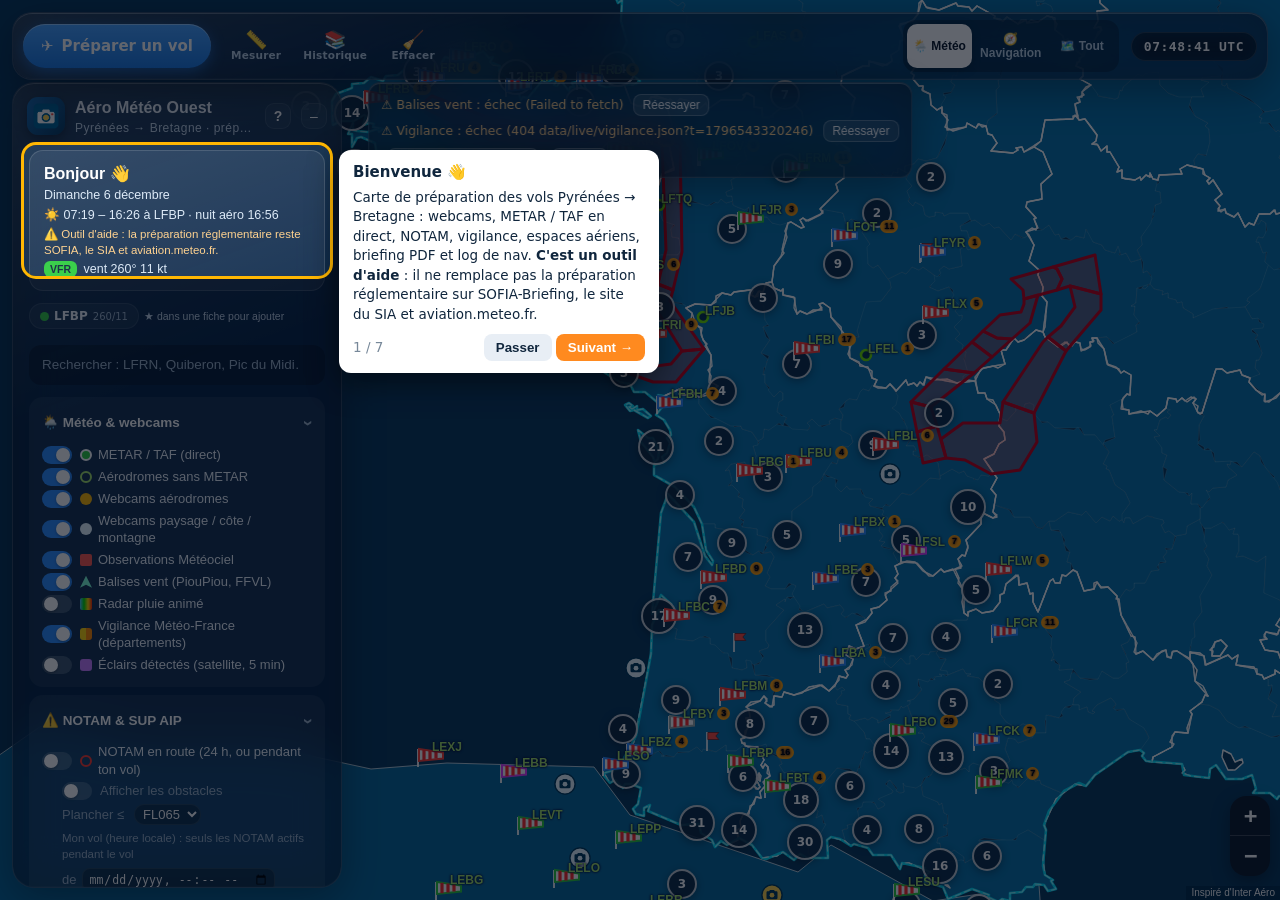
==== map.html @ b237d527 "TAF en clair (bouton Codé), bandeau « nouvelle version », « Signaler un problème », plus aucun lien " ====
<!doctype html>
<html lang="fr">
<head>
  <meta charset="utf-8">
  <title>Aéro Météo Ouest — Pyrénées → Bretagne</title>
  <meta name="viewport" content="width=device-width, initial-scale=1">
  <link rel="icon" href="icons/icon48.png">
  <link rel="manifest" href="app.webmanifest">
  <meta name="theme-color" content="#0b1c2e">
  <meta name="apple-mobile-web-app-capable" content="yes">
  <meta name="apple-mobile-web-app-title" content="Aéro Ouest">
  <link rel="apple-touch-icon" href="icons/icon192.png">
  <script src="log.js"></script>
  <link rel="stylesheet" href="lib/leaflet/leaflet.css">
  <link rel="stylesheet" href="lib/cluster/MarkerCluster.css">
  <link rel="stylesheet" href="map.css">
</head>
<body>
  <div id="map"></div>

  <nav id="topbar" class="glass">
    <button id="btn-prep" class="tb-main" title="Préparer un vol : briefing PDF et log Excel">✈️ <span>Préparer un vol</span></button>
    <button id="btn-measure" class="tb" title="Cliquer des points sur la carte : distance, cap et temps de vol selon le vent prévu par plusieurs modèles">📏<span>Mesurer</span></button>
    <button id="btn-hist" class="tb" title="Historique des préparations">📚<span>Historique</span></button>
    <button id="btn-clear" class="tb" title="Effacer la route, les mesures et les coupes tracées sur la carte">🧹<span>Effacer</span></button>
    <div class="presets" id="presets" title="Affichages préréglés">
      <button data-preset="meteo" title="METAR, webcams, observations, vent, vigilance">🌦️ Météo</button>
      <button data-preset="nav" title="Terrains, NOTAM, SUP AIP, espaces aériens, zones, points VFR">🧭 Navigation</button>
      <button data-preset="all" title="Toutes les couches">🗺️ Tout</button>
    </div>
    <div id="clock" title="Heure UTC">--:--:-- UTC</div>
  </nav>

  <aside id="panel" class="box glass">
    <header class="brand">
      <div class="logo"><img src="icons/icon48.png" alt="" width="30" height="30"></div>
      <div class="brand-txt">
        <h1>Aéro Météo Ouest</h1>
        <p class="sub">Pyrénées → Bretagne · préparation des vols</p>
      </div>
      <button id="btn-tour" class="icon-btn" title="Visite guidée : à quoi servent les boutons">?</button>
      <button id="collapse" class="icon-btn" title="Réduire / agrandir le panneau">–</button>
    </header>

    <div id="panel-body">
      <div id="hello" class="hello"></div>
      <button id="btn-last" class="btn ghost wide" hidden>📂 Dernier briefing (hors ligne)</button>
      <div class="favs" id="favs" title="Terrains favoris : ★ dans la fiche d'un terrain pour en ajouter"></div>
      <div class="search-wrap">
        <input id="search" type="search" placeholder="Rechercher : LFRN, Quiberon, Pic du Midi…" autocomplete="off">
      </div>
      <ul id="results"></ul>

      <details class="sec" open>
        <summary>🌦️ Météo &amp; webcams</summary>
        <label><input type="checkbox" data-layer="metar" checked> <span class="sw sw-metar"></span> METAR / TAF (direct)</label>
        <label><input type="checkbox" data-layer="apt" checked> <span class="sw sw-apt"></span> Aérodromes sans METAR</label>
        <label><input type="checkbox" data-layer="camAero" checked> <span class="sw sw-cam-aero"></span> Webcams aérodromes</label>
        <label><input type="checkbox" data-layer="cam" checked> <span class="sw sw-cam"></span> Webcams paysage / côte / montagne</label>
        <label><input type="checkbox" data-layer="obs" checked> <span class="sw sw-obs"></span> Observations Météociel</label>
        <label><input type="checkbox" data-layer="wind" checked> <span class="sw sw-wind"></span> Balises vent (PiouPiou, FFVL)</label>
        <label><input type="checkbox" data-layer="radar"> <span class="sw sw-radar"></span> Radar pluie animé</label>
        <label><input type="checkbox" data-layer="vig" checked> <span class="sw sw-vig"></span> Vigilance Météo-France (départements)</label>
        <label><input type="checkbox" data-layer="foudre"> <span class="sw sw-foudre"></span> Éclairs détectés (satellite, 5 min)</label>
        <div id="radar-ctrl" hidden>
          <button id="radar-play" class="small">⏸</button>
          <span id="radar-time">--:--</span>
        </div>
      </details>

      <details class="sec" open>
        <summary>⚠️ NOTAM &amp; SUP AIP</summary>
        <label><input type="checkbox" data-layer="notam"> <span class="sw sw-notam"></span> NOTAM en route (24 h, ou pendant ton vol)</label>
        <div class="sub-opts">
          <label><input type="checkbox" id="notam-obst"> Afficher les obstacles</label>
          <label>Plancher ≤ <select id="notam-fl" class="inline">
            <option value="35">FL035</option><option value="65" selected>FL065</option>
            <option value="115">FL115</option><option value="999">tous</option></select></label>
        </div>
        <div class="sub-opts notam-win">
          <span>Mon vol (heure locale) : seuls les NOTAM actifs pendant le vol</span>
          <label>de <input type="datetime-local" id="notam-from"></label>
          <label>à <input type="datetime-local" id="notam-to"></label>
          <button id="notam-win-clear" class="small" type="button">Toute la journée</button>
          <p id="notam-win-info" class="hint"></p>
        </div>
        <label><input type="checkbox" data-layer="supaip"> <span class="sw sw-sup"></span> SUP AIP localisés</label>
        <div class="tools">
          <button id="btn-notam-list">⚠️ Liste NOTAM</button>
          <button id="btn-sup-list">📄 Liste SUP AIP</button>
        </div>
      </details>

      <details class="sec">
        <summary>🛩️ Espaces aériens</summary>
        <label><input type="checkbox" data-layer="asp"> <span class="sw sw-asp"></span> CTR / TMA / CTA (fréquences)</label>
        <label><input type="checkbox" data-layer="siv"> <span class="sw sw-siv"></span> SIV (fréquences Info)</label>
        <label><input type="checkbox" data-layer="zones"> <span class="sw sw-zones"></span> Zones P / R / D</label>
        <label><input type="checkbox" data-layer="rtba" checked> <span class="sw sw-rtba"></span> RTBA actives aujourd'hui</label>
        <label><input type="checkbox" data-layer="vfr"> <span class="sw sw-vfr"></span> Points de report VFR</label>
        <label class="alt-filter">Mon altitude de vol <select id="alt-filter" class="inline">
          <option value="">tout afficher</option><option value="1000">1 000 ft</option><option value="1500">1 500 ft</option>
          <option value="2000">2 000 ft</option><option value="2500">2 500 ft</option><option value="3000">3 000 ft</option>
          <option value="3500">3 500 ft</option><option value="4500">4 500 ft</option><option value="5500">5 500 ft</option>
          <option value="6500">FL065</option><option value="7500">FL075</option><option value="8500">FL085</option>
          <option value="9500">FL095</option><option value="11500">FL115</option></select></label>
        <p class="hint">Avec une altitude choisie, seuls les espaces, zones et NOTAM présents à cette altitude sont affichés (limites « ASFC » comptées depuis le niveau de la mer : approximatif en relief).</p>
        <button id="btn-cut" class="btn wide">✂️ Coupe des espaces (cliquer sur la carte)</button>
        <p id="cut-hint" class="hint" hidden></p>
        <p class="hint">Clic droit (ou appui long) n'importe où : espaces au-dessus du point, règles de pénétration et fréquences.</p>
      </details>

      <details class="sec">
        <summary>🌙 Jour / nuit aéronautique</summary>
        <label><input type="checkbox" id="night-on"> Afficher la nuit sur la carte</label>
        <div id="night-ctrl" class="sub-opts">
          <label>Jour <input type="date" id="night-date"></label>
          <input type="range" id="night-t" min="0" max="1435" step="5" style="width:100%">
          <div class="row"><b id="night-lbl">--:--</b><button id="night-play" class="small" type="button">▶</button><button id="night-now" class="small" type="button">Maintenant</button><button id="night-flight" class="small" type="button" hidden>Mon vol</button></div>
          <p class="hint"><span class="nl nl-tw"></span> crépuscule (coucher → +30 min) · <span class="nl nl-n"></span> nuit aéronautique (VFR de nuit : qualification requise)</p>
        </div>
      </details>

      <details class="sec" open>
        <summary>🗺️ Fond de carte</summary>
        <select id="basemap">
          <optgroup label="Cartes aéronautiques / IGN">
            <option value="oaci">Carte OACI-VFR 1/500 000 (IGN-SIA)</option>
            <option value="scan1000">Carte de France 1/1 000 000 (IGN)</option>
            <option value="scanreg">Carte régionale 1/250 000 (IGN)</option>
          </optgroup>
          <optgroup label="Autres fonds">
            <option value="schema">Schéma (style Inter Aéro, hors ligne)</option>
            <option value="carto">Carte sombre</option>
            <option value="topo">Relief (OpenTopoMap)</option>
            <option value="sat">Satellite (Esri)</option>
          </optgroup>
        </select>
        <label><input type="checkbox" id="fr-outline" checked> Contour de la France et des régions</label>
        <label><input type="checkbox" id="fr-mask"> Assombrir hors de France</label>
      </details>

      <details class="sec">
        <summary>🧰 Outils météo &amp; trafic</summary>
        <div id="tools" class="tools"></div>
      </details>

      <div class="legend">
        <div class="cats"><b class="c-VFR">VFR</b><b class="c-MVFR">MVFR</b><b class="c-IFR">IFR</b><b class="c-LIFR">LIFR</b></div>
        <span id="status">Chargement…</span><br>
        <span id="status2"></span>
      </div>
      <div class="tool-row">
        <button id="btn-log" class="btn ghost" title="Quelque chose ne marche pas ? Journal des erreurs et contact">🐞 Signaler un problème</button>
        <button id="btn-zip" class="btn ghost" title="Télécharger tout le site (zip) pour l'installer comme extension Chrome ou le garder">⬇️ Télécharger le site</button>
      </div>
      <p class="legend small-print">Vérifier la date et l'heure de chaque webcam. Outil d'aide uniquement : la préparation réglementaire reste SOFIA / SIA / aviation.meteo.fr.</p>
    </div>
  </aside>

  <aside id="detail" class="box glass" hidden>
    <button id="detail-close" class="icon-btn" title="Fermer">✕</button>
    <div id="detail-body"></div>
  </aside>

  <script src="config.js"></script>
  <script src="lib/leaflet/leaflet.js"></script>
  <script src="lib/cluster/leaflet.markercluster.js"></script>
  <script src="lib/cluster/leaflet.featuregroup.subgroup.js"></script>
  <script src="data/basemap.js"></script>
  <script src="data/sources.js"></script>
  <script src="data/france.js"></script>
  <script src="map.js"></script>
  <script src="data/aircraft.js"></script>
  <script src="prepavol.js"></script>
  <script src="extras.js"></script>
</body>
</html>
---- lib/leaflet/leaflet.css ----
/* required styles */

.leaflet-pane,
.leaflet-tile,
.leaflet-marker-icon,
.leaflet-marker-shadow,
.leaflet-tile-container,
.leaflet-pane > svg,
.leaflet-pane > canvas,
.leaflet-zoom-box,
.leaflet-image-layer,
.leaflet-layer {
	position: absolute;
	left: 0;
	top: 0;
	}
.leaflet-container {
	overflow: hidden;
	}
.leaflet-tile,
.leaflet-marker-icon,
.leaflet-marker-shadow {
	-webkit-user-select: none;
	   -moz-user-select: none;
	        user-select: none;
	  -webkit-user-drag: none;
	}
/* Prevents IE11 from highlighting tiles in blue */
.leaflet-tile::selection {
	background: transparent;
}
/* Safari renders non-retina tile on retina better with this, but Chrome is worse */
.leaflet-safari .leaflet-tile {
	image-rendering: -webkit-optimize-contrast;
	}
/* hack that prevents hw layers "stretching" when loading new tiles */
.leaflet-safari .leaflet-tile-container {
	width: 1600px;
	height: 1600px;
	-webkit-transform-origin: 0 0;
	}
.leaflet-marker-icon,
.leaflet-marker-shadow {
	display: block;
	}
/* .leaflet-container svg: reset svg max-width decleration shipped in Joomla! (joomla.org) 3.x */
/* .leaflet-container img: map is broken in FF if you have max-width: 100% on tiles */
.leaflet-container .leaflet-overlay-pane svg {
	max-width: none !important;
	max-height: none !important;
	}
.leaflet-container .leaflet-marker-pane img,
.leaflet-container .leaflet-shadow-pane img,
.leaflet-container .leaflet-tile-pane img,
.leaflet-container img.leaflet-image-layer,
.leaflet-container .leaflet-tile {
	max-width: none !important;
	max-height: none !important;
	width: auto;
	padding: 0;
	}

.leaflet-container img.leaflet-tile {
	/* See: https://bugs.chromium.org/p/chromium/issues/detail?id=600120 */
	mix-blend-mode: plus-lighter;
}

.leaflet-container.leaflet-touch-zoom {
	-ms-touch-action: pan-x pan-y;
	touch-action: pan-x pan-y;
	}
.leaflet-container.leaflet-touch-drag {
	-ms-touch-action: pinch-zoom;
	/* Fallback for FF which doesn't support pinch-zoom */
	touch-action: none;
	touch-action: pinch-zoom;
}
.leaflet-container.leaflet-touch-drag.leaflet-touch-zoom {
	-ms-touch-action: none;
	touch-action: none;
}
.leaflet-container {
	-webkit-tap-highlight-color: transparent;
}
.leaflet-container a {
	-webkit-tap-highlight-color: rgba(51, 181, 229, 0.4);
}
.leaflet-tile {
	filter: inherit;
	visibility: hidden;
	}
.leaflet-tile-loaded {
	visibility: inherit;
	}
.leaflet-zoom-box {
	width: 0;
	height: 0;
	-moz-box-sizing: border-box;
	     box-sizing: border-box;
	z-index: 800;
	}
/* workaround for https://bugzilla.mozilla.org/show_bug.cgi?id=888319 */
.leaflet-overlay-pane svg {
	-moz-user-select: none;
	}

.leaflet-pane         { z-index: 400; }

.leaflet-tile-pane    { z-index: 200; }
.leaflet-overlay-pane { z-index: 400; }
.leaflet-shadow-pane  { z-index: 500; }
.leaflet-marker-pane  { z-index: 600; }
.leaflet-tooltip-pane   { z-index: 650; }
.leaflet-popup-pane   { z-index: 700; }

.leaflet-map-pane canvas { z-index: 100; }
.leaflet-map-pane svg    { z-index: 200; }

.leaflet-vml-shape {
	width: 1px;
	height: 1px;
	}
.lvml {
	behavior: url(#default#VML);
	display: inline-block;
	position: absolute;
	}


/* control positioning */

.leaflet-control {
	position: relative;
	z-index: 800;
	pointer-events: visiblePainted; /* IE 9-10 doesn't have auto */
	pointer-events: auto;
	}
.leaflet-top,
.leaflet-bottom {
	position: absolute;
	z-index: 1000;
	pointer-events: none;
	}
.leaflet-top {
	top: 0;
	}
.leaflet-right {
	right: 0;
	}
.leaflet-bottom {
	bottom: 0;
	}
.leaflet-left {
	left: 0;
	}
.leaflet-control {
	float: left;
	clear: both;
	}
.leaflet-right .leaflet-control {
	float: right;
	}
.leaflet-top .leaflet-control {
	margin-top: 10px;
	}
.leaflet-bottom .leaflet-control {
	margin-bottom: 10px;
	}
.leaflet-left .leaflet-control {
	margin-left: 10px;
	}
.leaflet-right .leaflet-control {
	margin-right: 10px;
	}


/* zoom and fade animations */

.leaflet-fade-anim .leaflet-popup {
	opacity: 0;
	-webkit-transition: opacity 0.2s linear;
	   -moz-transition: opacity 0.2s linear;
	        transition: opacity 0.2s linear;
	}
.leaflet-fade-anim .leaflet-map-pane .leaflet-popup {
	opacity: 1;
	}
.leaflet-zoom-animated {
	-webkit-transform-origin: 0 0;
	    -ms-transform-origin: 0 0;
	        transform-origin: 0 0;
	}
svg.leaflet-zoom-animated {
	will-change: transform;
}

.leaflet-zoom-anim .leaflet-zoom-animated {
	-webkit-transition: -webkit-transform 0.25s cubic-bezier(0,0,0.25,1);
	   -moz-transition:    -moz-transform 0.25s cubic-bezier(0,0,0.25,1);
	        transition:         transform 0.25s cubic-bezier(0,0,0.25,1);
	}
.leaflet-zoom-anim .leaflet-tile,
.leaflet-pan-anim .leaflet-tile {
	-webkit-transition: none;
	   -moz-transition: none;
	        transition: none;
	}

.leaflet-zoom-anim .leaflet-zoom-hide {
	visibility: hidden;
	}


/* cursors */

.leaflet-interactive {
	cursor: pointer;
	}
.leaflet-grab {
	cursor: -webkit-grab;
	cursor:    -moz-grab;
	cursor:         grab;
	}
.leaflet-crosshair,
.leaflet-crosshair .leaflet-interactive {
	cursor: crosshair;
	}
.leaflet-popup-pane,
.leaflet-control {
	cursor: auto;
	}
.leaflet-dragging .leaflet-grab,
.leaflet-dragging .leaflet-grab .leaflet-interactive,
.leaflet-dragging .leaflet-marker-draggable {
	cursor: move;
	cursor: -webkit-grabbing;
	cursor:    -moz-grabbing;
	cursor:         grabbing;
	}

/* marker & overlays interactivity */
.leaflet-marker-icon,
.leaflet-marker-shadow,
.leaflet-image-layer,
.leaflet-pane > svg path,
.leaflet-tile-container {
	pointer-events: none;
	}

.leaflet-marker-icon.leaflet-interactive,
.leaflet-image-layer.leaflet-interactive,
.leaflet-pane > svg path.leaflet-interactive,
svg.leaflet-image-layer.leaflet-interactive path {
	pointer-events: visiblePainted; /* IE 9-10 doesn't have auto */
	pointer-events: auto;
	}

/* visual tweaks */

.leaflet-container {
	background: #ddd;
	outline-offset: 1px;
	}
.leaflet-container a {
	color: #0078A8;
	}
.leaflet-zoom-box {
	border: 2px dotted #38f;
	background: rgba(255,255,255,0.5);
	}


/* general typography */
.leaflet-container {
	font-family: "Helvetica Neue", Arial, Helvetica, sans-serif;
	font-size: 12px;
	font-size: 0.75rem;
	line-height: 1.5;
	}


/* general toolbar styles */

.leaflet-bar {
	box-shadow: 0 1px 5px rgba(0,0,0,0.65);
	border-radius: 4px;
	}
.leaflet-bar a {
	background-color: #fff;
	border-bottom: 1px solid #ccc;
	width: 26px;
	height: 26px;
	line-height: 26px;
	display: block;
	text-align: center;
	text-decoration: none;
	color: black;
	}
.leaflet-bar a,
.leaflet-control-layers-toggle {
	background-position: 50% 50%;
	background-repeat: no-repeat;
	display: block;
	}
.leaflet-bar a:hover,
.leaflet-bar a:focus {
	background-color: #f4f4f4;
	}
.leaflet-bar a:first-child {
	border-top-left-radius: 4px;
	border-top-right-radius: 4px;
	}
.leaflet-bar a:last-child {
	border-bottom-left-radius: 4px;
	border-bottom-right-radius: 4px;
	border-bottom: none;
	}
.leaflet-bar a.leaflet-disabled {
	cursor: default;
	background-color: #f4f4f4;
	color: #bbb;
	}

.leaflet-touch .leaflet-bar a {
	width: 30px;
	height: 30px;
	line-height: 30px;
	}
.leaflet-touch .leaflet-bar a:first-child {
	border-top-left-radius: 2px;
	border-top-right-radius: 2px;
	}
.leaflet-touch .leaflet-bar a:last-child {
	border-bottom-left-radius: 2px;
	border-bottom-right-radius: 2px;
	}

/* zoom control */

.leaflet-control-zoom-in,
.leaflet-control-zoom-out {
	font: bold 18px 'Lucida Console', Monaco, monospace;
	text-indent: 1px;
	}

.leaflet-touch .leaflet-control-zoom-in, .leaflet-touch .leaflet-control-zoom-out  {
	font-size: 22px;
	}


/* layers control */

.leaflet-control-layers {
	box-shadow: 0 1px 5px rgba(0,0,0,0.4);
	background: #fff;
	border-radius: 5px;
	}
.leaflet-control-layers-toggle {
	background-image: url(images/layers.png);
	width: 36px;
	height: 36px;
	}
.leaflet-retina .leaflet-control-layers-toggle {
	background-image: url(images/layers-2x.png);
	background-size: 26px 26px;
	}
.leaflet-touch .leaflet-control-layers-toggle {
	width: 44px;
	height: 44px;
	}
.leaflet-control-layers .leaflet-control-layers-list,
.leaflet-control-layers-expanded .leaflet-control-layers-toggle {
	display: none;
	}
.leaflet-control-layers-expanded .leaflet-control-layers-list {
	display: block;
	position: relative;
	}
.leaflet-control-layers-expanded {
	padding: 6px 10px 6px 6px;
	color: #333;
	background: #fff;
	}
.leaflet-control-layers-scrollbar {
	overflow-y: scroll;
	overflow-x: hidden;
	padding-right: 5px;
	}
.leaflet-control-layers-selector {
	margin-top: 2px;
	position: relative;
	top: 1px;
	}
.leaflet-control-layers label {
	display: block;
	font-size: 13px;
	font-size: 1.08333em;
	}
.leaflet-control-layers-separator {
	height: 0;
	border-top: 1px solid #ddd;
	margin: 5px -10px 5px -6px;
	}

/* Default icon URLs */
.leaflet-default-icon-path { /* used only in path-guessing heuristic, see L.Icon.Default */
	background-image: url(images/marker-icon.png);
	}


/* attribution and scale controls */

.leaflet-container .leaflet-control-attribution {
	background: #fff;
	background: rgba(255, 255, 255, 0.8);
	margin: 0;
	}
.leaflet-control-attribution,
.leaflet-control-scale-line {
	padding: 0 5px;
	color: #333;
	line-height: 1.4;
	}
.leaflet-control-attribution a {
	text-decoration: none;
	}
.leaflet-control-attribution a:hover,
.leaflet-control-attribution a:focus {
	text-decoration: underline;
	}
.leaflet-attribution-flag {
	display: inline !important;
	vertical-align: baseline !important;
	width: 1em;
	height: 0.6669em;
	}
.leaflet-left .leaflet-control-scale {
	margin-left: 5px;
	}
.leaflet-bottom .leaflet-control-scale {
	margin-bottom: 5px;
	}
.leaflet-control-scale-line {
	border: 2px solid #777;
	border-top: none;
	line-height: 1.1;
	padding: 2px 5px 1px;
	white-space: nowrap;
	-moz-box-sizing: border-box;
	     box-sizing: border-box;
	background: rgba(255, 255, 255, 0.8);
	text-shadow: 1px 1px #fff;
	}
.leaflet-control-scale-line:not(:first-child) {
	border-top: 2px solid #777;
	border-bottom: none;
	margin-top: -2px;
	}
.leaflet-control-scale-line:not(:first-child):not(:last-child) {
	border-bottom: 2px solid #777;
	}

.leaflet-touch .leaflet-control-attribution,
.leaflet-touch .leaflet-control-layers,
.leaflet-touch .leaflet-bar {
	box-shadow: none;
	}
.leaflet-touch .leaflet-control-layers,
.leaflet-touch .leaflet-bar {
	border: 2px solid rgba(0,0,0,0.2);
	background-clip: padding-box;
	}


/* popup */

.leaflet-popup {
	position: absolute;
	text-align: center;
	margin-bottom: 20px;
	}
.leaflet-popup-content-wrapper {
	padding: 1px;
	text-align: left;
	border-radius: 12px;
	}
.leaflet-popup-content {
	margin: 13px 24px 13px 20px;
	line-height: 1.3;
	font-size: 13px;
	font-size: 1.08333em;
	min-height: 1px;
	}
.leaflet-popup-content p {
	margin: 17px 0;
	margin: 1.3em 0;
	}
.leaflet-popup-tip-container {
	width: 40px;
	height: 20px;
	position: absolute;
	left: 50%;
	margin-top: -1px;
	margin-left: -20px;
	overflow: hidden;
	pointer-events: none;
	}
.leaflet-popup-tip {
	width: 17px;
	height: 17px;
	padding: 1px;

	margin: -10px auto 0;
	pointer-events: auto;

	-webkit-transform: rotate(45deg);
	   -moz-transform: rotate(45deg);
	    -ms-transform: rotate(45deg);
	        transform: rotate(45deg);
	}
.leaflet-popup-content-wrapper,
.leaflet-popup-tip {
	background: white;
	color: #333;
	box-shadow: 0 3px 14px rgba(0,0,0,0.4);
	}
.leaflet-container a.leaflet-popup-close-button {
	position: absolute;
	top: 0;
	right: 0;
	border: none;
	text-align: center;
	width: 24px;
	height: 24px;
	font: 16px/24px Tahoma, Verdana, sans-serif;
	color: #757575;
	text-decoration: none;
	background: transparent;
	}
.leaflet-container a.leaflet-popup-close-button:hover,
.leaflet-container a.leaflet-popup-close-button:focus {
	color: #585858;
	}
.leaflet-popup-scrolled {
	overflow: auto;
	}

.leaflet-oldie .leaflet-popup-content-wrapper {
	-ms-zoom: 1;
	}
.leaflet-oldie .leaflet-popup-tip {
	width: 24px;
	margin: 0 auto;

	-ms-filter: "progid:DXImageTransform.Microsoft.Matrix(M11=0.70710678, M12=0.70710678, M21=-0.70710678, M22=0.70710678)";
	filter: progid:DXImageTransform.Microsoft.Matrix(M11=0.70710678, M12=0.70710678, M21=-0.70710678, M22=0.70710678);
	}

.leaflet-oldie .leaflet-control-zoom,
.leaflet-oldie .leaflet-control-layers,
.leaflet-oldie .leaflet-popup-content-wrapper,
.leaflet-oldie .leaflet-popup-tip {
	border: 1px solid #999;
	}


/* div icon */

.leaflet-div-icon {
	background: #fff;
	border: 1px solid #666;
	}


/* Tooltip */
/* Base styles for the element that has a tooltip */
.leaflet-tooltip {
	position: absolute;
	padding: 6px;
	background-color: #fff;
	border: 1px solid #fff;
	border-radius: 3px;
	color: #222;
	white-space: nowrap;
	-webkit-user-select: none;
	-moz-user-select: none;
	-ms-user-select: none;
	user-select: none;
	pointer-events: none;
	box-shadow: 0 1px 3px rgba(0,0,0,0.4);
	}
.leaflet-tooltip.leaflet-interactive {
	cursor: pointer;
	pointer-events: auto;
	}
.leaflet-tooltip-top:before,
.leaflet-tooltip-bottom:before,
.leaflet-tooltip-left:before,
.leaflet-tooltip-right:before {
	position: absolute;
	pointer-events: none;
	border: 6px solid transparent;
	background: transparent;
	content: "";
	}

/* Directions */

.leaflet-tooltip-bottom {
	margin-top: 6px;
}
.leaflet-tooltip-top {
	margin-top: -6px;
}
.leaflet-tooltip-bottom:before,
.leaflet-tooltip-top:before {
	left: 50%;
	margin-left: -6px;
	}
.leaflet-tooltip-top:before {
	bottom: 0;
	margin-bottom: -12px;
	border-top-color: #fff;
	}
.leaflet-tooltip-bottom:before {
	top: 0;
	margin-top: -12px;
	margin-left: -6px;
	border-bottom-color: #fff;
	}
.leaflet-tooltip-left {
	margin-left: -6px;
}
.leaflet-tooltip-right {
	margin-left: 6px;
}
.leaflet-tooltip-left:before,
.leaflet-tooltip-right:before {
	top: 50%;
	margin-top: -6px;
	}
.leaflet-tooltip-left:before {
	right: 0;
	margin-right: -12px;
	border-left-color: #fff;
	}
.leaflet-tooltip-right:before {
	left: 0;
	margin-left: -12px;
	border-right-color: #fff;
	}

/* Printing */

@media print {
	/* Prevent printers from removing background-images of controls. */
	.leaflet-control {
		-webkit-print-color-adjust: exact;
		print-color-adjust: exact;
		}
	}
---- lib/cluster/MarkerCluster.css ----
.leaflet-cluster-anim .leaflet-marker-icon, .leaflet-cluster-anim .leaflet-marker-shadow {
	-webkit-transition: -webkit-transform 0.3s ease-out, opacity 0.3s ease-in;
	-moz-transition: -moz-transform 0.3s ease-out, opacity 0.3s ease-in;
	-o-transition: -o-transform 0.3s ease-out, opacity 0.3s ease-in;
	transition: transform 0.3s ease-out, opacity 0.3s ease-in;
}

.leaflet-cluster-spider-leg {
	/* stroke-dashoffset (duration and function) should match with leaflet-marker-icon transform in order to track it exactly */
	-webkit-transition: -webkit-stroke-dashoffset 0.3s ease-out, -webkit-stroke-opacity 0.3s ease-in;
	-moz-transition: -moz-stroke-dashoffset 0.3s ease-out, -moz-stroke-opacity 0.3s ease-in;
	-o-transition: -o-stroke-dashoffset 0.3s ease-out, -o-stroke-opacity 0.3s ease-in;
	transition: stroke-dashoffset 0.3s ease-out, stroke-opacity 0.3s ease-in;
}
---- map.css ----
/* Aéro Météo Ouest — feuille de style unique (thème « ForeFlight × Liquid Glass »).
   Ordre : variables · base · verre · barre du haut · panneaux · commandes · fiche · carte · modules. */

/* ================================================================ variables */
:root {
  --text: #eef4fb; --muted: #9db2c9; --accent: #ffb703; --icao: #a6e36b;
  --panel: #0f2237; --card: rgba(255,255,255,.05); --card-h: rgba(255,255,255,.09); --line2: rgba(255,255,255,.09);
  --radius: 22px; --ff-blue: #2f8fff;
  --glass: rgba(16, 26, 42, .64); --glass-solid: rgba(16, 26, 41, .94); --glass-line: rgba(255,255,255,.16);
  --VFR: #2ecc40; --MVFR: #2f8cff; --IFR: #ff4136; --LIFR: #e040fb; --UNK: #9aa;
}

/* ================================================================ base */
* { box-sizing: border-box; }
html, body { margin: 0; height: 100%; color: var(--text); font: 13px/1.35 -apple-system, BlinkMacSystemFont, "SF Pro Text", "Segoe UI", Inter, Roboto, "Helvetica Neue", Arial, sans-serif;
  background: radial-gradient(1200px 800px at 30% 20%, #134a73 0%, #0b2f4d 55%, #08223a 100%); }
#map { position: absolute; inset: 0; background: #0b3a5e; }
.leaflet-container { background: #0b3a5e; font: inherit; }
#radar-ctrl[hidden], [hidden] { display: none !important; }

/* ================================================================ verre (Liquid Glass) */
.glass, .leaflet-tooltip.tip, #loadbar, #inflight, #pick-banner {
  background: var(--glass) !important; border: 1px solid var(--glass-line) !important;
  -webkit-backdrop-filter: blur(22px) saturate(180%); backdrop-filter: blur(22px) saturate(180%);
  box-shadow: 0 10px 40px rgba(0,0,0,.35), inset 0 1px 0 rgba(255,255,255,.28), inset 0 -1px 0 rgba(255,255,255,.04); }
.glass::before { content: ''; position: absolute; inset: 0; border-radius: inherit; pointer-events: none;
  background: linear-gradient(160deg, rgba(255,255,255,.14) 0%, rgba(255,255,255,0) 38%); }
/* pendant un déplacement : verre opaque, sans flou (le flou recalculé à chaque image saccade sur tablette) */
.moving .glass, .moving .leaflet-tooltip.tip { -webkit-backdrop-filter: none !important; backdrop-filter: none !important; background: var(--glass-solid) !important; }

/* ================================================================ barre d'outils du haut (façon ForeFlight) */
#topbar { position: fixed; top: 12px; left: 12px; right: 12px; z-index: 1100; display: flex; align-items: center; gap: 6px; padding: 7px 10px; border-radius: 20px; overflow-x: auto; scrollbar-width: none; }
#topbar::-webkit-scrollbar { display: none; }
#topbar > * { position: relative; z-index: 1; flex: none; }
#topbar .tb { display: flex; flex-direction: column; align-items: center; gap: 1px; min-width: 64px; padding: 5px 8px; border: none; border-radius: 14px; background: transparent; color: #e8f1fb; font: 600 18px/1 system-ui; cursor: pointer; }
#topbar .tb span { font-size: 10.5px; font-weight: 600; letter-spacing: .02em; color: #b9cde0; }
#topbar .tb:hover { background: rgba(255,255,255,.1); } #topbar .tb.on { background: var(--ff-blue) !important; } #topbar .tb.on span { color: #fff; }
#topbar .tb-main { display: flex; align-items: center; gap: 8px; height: 44px; padding: 0 18px; margin-right: 6px; border: none; border-radius: 999px; cursor: pointer;
  background: linear-gradient(180deg, #4aa3ff, #1f7ae0); color: #fff; font: 700 15px system-ui; box-shadow: 0 4px 14px rgba(47,143,255,.45), inset 0 1px 0 rgba(255,255,255,.4); }
#topbar .tb-main:hover { filter: brightness(1.08); }
#topbar .presets { margin: 0 0 0 auto; background: rgba(0,0,0,.25); }
#clock { position: static; margin-left: 6px; padding: 6px 12px; border-radius: 999px; background: rgba(0,0,0,.3); border: 1px solid rgba(255,255,255,.12); color: #fff;
  font: 600 13px "SF Mono", Menlo, Consolas, monospace; letter-spacing: .04em; backdrop-filter: blur(10px); }

/* ================================================================ panneaux */
.box { position: absolute; z-index: 1000; border-radius: var(--radius); }
#panel { top: 82px; left: 12px; width: 330px; max-height: calc(100% - 94px); padding: 0; overflow: hidden; display: flex; flex-direction: column; }
#panel-body { overflow: auto; padding: 6px 16px 16px; scrollbar-width: thin; }
#panel.collapsed #panel-body { display: none; }
#panel header { display: flex; align-items: center; gap: 10px; }
#panel .brand { position: relative; z-index: 1; padding: 14px 14px 4px; }
#panel .logo { width: 38px; height: 38px; border-radius: 11px; background: linear-gradient(135deg, #1b6fb5, #0b3a5e); display: grid; place-items: center; box-shadow: 0 4px 12px rgba(0,0,0,.35); }
#panel .logo img { width: 26px; height: 26px; }
#panel .brand-txt { min-width: 0; flex: 1; }
#panel h1 { font-size: 16px; font-weight: 700; letter-spacing: 0; margin: 0; }
#panel .sub { margin: 1px 0 0; font-size: 12px; letter-spacing: .04em; white-space: nowrap; overflow: hidden; text-overflow: ellipsis; }
.glass .meta, #panel .sub { color: #c3d4e6; }
#panel label { display: flex; align-items: center; gap: 6px; padding: 2px 0; cursor: pointer; }
#detail { top: 82px; right: 12px; width: min(460px, calc(100% - 16px)); max-height: calc(100% - 94px); overflow: auto; padding: 18px 20px; }
#detail-close { position: absolute; top: 8px; right: 8px; }

/* carte d'accueil */
.hello { display: flex; flex-direction: column; gap: 3px; margin: 4px 0 12px; padding: 12px 14px; border-radius: 14px;
  background: rgba(255,255,255,.07); border: 1px solid rgba(255,255,255,.14); font-size: 12.5px; color: #dbe9f7; }
.hello b { font-size: 16px; color: #fff; } .hello span:first-of-type::first-letter { text-transform: uppercase; }
.hello .cat { font-style: normal; font-weight: 800; font-size: 10.5px; padding: 1px 6px; border-radius: 6px; color: #10263d; margin-right: 3px; }

/* rubriques repliables */
details.sec { margin-top: 8px; background: rgba(255,255,255,.06); border: 1px solid transparent; border-radius: 14px; padding: 2px 12px 10px; }
details.sec > summary { list-style: none; cursor: pointer; padding: 11px 0 8px; font-weight: 700; font-size: 13.5px; color: #fff; display: flex; align-items: center; }
details.sec > summary::-webkit-details-marker { display: none; }
details.sec > summary::after { content: '›'; margin-left: auto; font-size: 18px; color: var(--muted); transition: transform .2s; }
details.sec[open] > summary::after { transform: rotate(90deg); }
details.sec label { padding: 5px 2px; font-size: 13px; border-radius: 7px; }
details.sec label:hover { background: rgba(255, 255, 255, .05); }
details.sec select#basemap { margin-top: 2px; }
.sub-opts { padding-left: 20px; color: var(--muted); font-size: 12px; }
.sub-opts + label { margin-top: 2px; }
.hint { font-size: 11px; color: var(--muted); margin: 2px 0 6px; line-height: 1.35; }

/* légende du panneau */
.legend { color: var(--muted); font-size: 12px; margin: 12px 0 0; }
.legend b { padding: 0 4px; border-radius: 3px; color: #000; }
.legend .cats { display: flex; gap: 4px; margin-bottom: 6px; }
.legend .cats b { flex: 1; text-align: center; padding: 3px 0; border-radius: 6px; font-size: 11px; }
.small-print { font-size: 11px; opacity: .8; }

/* pastilles de légende des couches */
.sw { display: inline-block; width: 12px; height: 12px; border-radius: 50%; flex: none; }
.sw-metar { background: var(--VFR); border: 2px solid #fff; }
.sw-apt { background: transparent; border: 2px solid var(--icao); }
.sw-cam-aero { background: var(--accent); }
.sw-cam { background: #e8f6ff; }
.sw-obs { background: #ff5a4f; border-radius: 2px; }
.sw-wind { background: #7fffd4; border-radius: 0; clip-path: polygon(50% 0, 100% 100%, 50% 75%, 0 100%); }
.sw-radar { background: linear-gradient(90deg, #4ec3ff, #00d700, #ffd400, #ff2a00); border-radius: 2px; }
.sw-notam { background: transparent; border: 2px solid #ff3b30; }
.sw-sup { background: #fff; border: 2px solid #b34700; border-radius: 2px; }
.sw-asp { background: transparent; border: 2px dashed #64b5f6; border-radius: 2px; }
.sw-siv { background: transparent; border: 2px dotted #81c784; border-radius: 2px; }
.sw-zones { background: rgba(142,36,170,.4); border: 2px solid #ba68c8; border-radius: 2px; }
.sw-rtba { background: rgba(255,59,48,.4); border: 2px solid #ff3b30; border-radius: 2px; }
.sw-vfr { background: #fff; border-radius: 0; clip-path: polygon(50% 0, 100% 100%, 0 100%); }
.sw-vig { background: linear-gradient(90deg, #ffd60a 50%, #ff8a00 50%); border-radius: 3px; }
.sw-foudre { background: #c77dff; border-radius: 3px; }
.c-VFR { background: var(--VFR); } .c-MVFR { background: var(--MVFR); color: #fff !important; }
.c-IFR { background: var(--IFR); } .c-LIFR { background: var(--LIFR); } .c-UNK { background: var(--UNK); }

/* ================================================================ commandes */
.btn, .tools button, button.small { background: var(--card); color: var(--text); border: 1px solid var(--line2); border-radius: 10px; padding: 5px 6px;
  cursor: pointer; font: inherit; font-size: 12px; text-align: left; transition: background .15s, border-color .15s; }
.btn:hover, .tools button:hover, button.small:hover { background: var(--card-h); border-color: rgba(255, 255, 255, .25); }
.btn.ghost { background: transparent; }
.btn.wide { width: 100%; margin-bottom: 6px; text-align: center; border-radius: 12px; padding: 9px; }
.btn.on { background: linear-gradient(135deg, #ffb340, #ff8a00) !important; color: #1a1200 !important; font-weight: 700; border-color: transparent; }
a.btn { display: inline-block; text-decoration: none; color: var(--text); padding: 5px 9px; }
.small-btn { font-size: 11px !important; padding: 2px 6px !important; margin: 2px 0 6px; }
.tools { display: grid; grid-template-columns: 1fr 1fr; gap: 4px; } #panel .tools { margin-top: 4px; }
.tool-row { display: flex; gap: 6px; margin: 2px 0 6px; } .tool-row .btn { flex: 1; font-size: 12px; border-radius: 12px; padding: 9px 6px; background: var(--card); }
.icon-btn { margin-left: auto; background: rgba(255,255,255,.04); border: 1px solid var(--line2); color: #fff; width: 26px; height: 26px; border-radius: 9px; cursor: pointer; font-size: 14px; }
.icon-btn:hover { background: rgba(255,255,255,.12); }
#btn-tour { font-weight: 800; }
#btn-cut.on { background: linear-gradient(135deg, #ffb340, #ff8a00); color: #1a1200; border-color: transparent; font-weight: 700; }
#radar-ctrl { display: flex; align-items: center; gap: 8px; padding: 2px 0 0 20px; color: var(--muted); }

/* affichages préréglés (sélecteur) */
.presets { display: flex; gap: 4px; margin: 0 0 8px; background: rgba(0,0,0,.22); padding: 4px; border-radius: 13px; }
.presets button { flex: 1; border: none; background: transparent; border-radius: 10px; padding: 8px 4px; color: #b9cde0; font-size: 12px; font-weight: 700; cursor: pointer; }
.presets button:hover { background: rgba(255,255,255,.06); color: #fff; }
.presets button.on { background: #fff; color: #0b1a2b; box-shadow: 0 2px 8px rgba(0,0,0,.25); }

/* favoris */
.favs { display: flex; flex-wrap: wrap; gap: 5px; margin: 0 0 8px; align-items: center; }
.favs button { display: flex; align-items: center; gap: 5px; border-radius: 99px; background: var(--card); border: 1px solid var(--line2); color: var(--text); padding: 5px 10px; font: 700 12px system-ui; cursor: pointer; }
.favs button small { font-weight: 500; color: var(--muted); }
.favs .dot { width: 9px; height: 9px; border-radius: 50%; background: #789; } .favs .dot.c-VFR { background: #2ecc40; } .favs .dot.c-MVFR { background: #3d9cff; } .favs .dot.c-IFR { background: #ff4136; } .favs .dot.c-LIFR { background: #d62ad6; }
.fav-hint { font-size: 10.5px; }

/* champs */
input[type=search], select { width: 100%; margin-top: 8px; padding: 8px 10px; border-radius: 10px; border: 1px solid var(--line2); background: rgba(0, 0, 0, .28); color: #fff; font: inherit; }
input[type=search] { border-radius: 12px; padding: 10px 12px; font-size: 13.5px; background: rgba(0,0,0,.25); border-color: transparent; }
input[type=search]::placeholder { color: #9fb4c9; }
input[type=search]:focus, select:focus, .prep-form input:focus, .prep-form select:focus { outline: 2px solid rgba(73, 168, 255, .55); outline-offset: 0; }
select option { color: #000; }
select.inline { width: auto; margin: 0 0 0 4px; padding: 1px 4px; }
.search-wrap { position: relative; }
#results { list-style: none; margin: 4px 0 0; padding: 0; max-height: 220px; overflow: auto; }
#results li { padding: 4px 6px; border-radius: 8px; cursor: pointer; white-space: nowrap; overflow: hidden; text-overflow: ellipsis; }
#results li:hover { background: rgba(255,255,255,.12); }
/* interrupteurs à la place des cases à cocher */
input[type=checkbox] { appearance: none; -webkit-appearance: none; width: 30px; height: 18px; border-radius: 99px; background: rgba(255,255,255,.18); accent-color: var(--accent);
  position: relative; cursor: pointer; flex: none; margin: 0 2px 0 0; transition: background .15s; }
input[type=checkbox]::after { content: ''; position: absolute; top: 2px; left: 2px; width: 14px; height: 14px; border-radius: 50%; background: #fff; transition: transform .15s; box-shadow: 0 1px 3px rgba(0,0,0,.3); }
input[type=checkbox]:checked { background: var(--ff-blue); }
input[type=checkbox]:checked::after { transform: translateX(12px); }
input[type=checkbox]:focus-visible { outline: 2px solid #ffb703; outline-offset: 2px; }

/* ================================================================ fiche (aérodrome, listes) */
#detail h3 { margin: 0 34px 2px 0; font-size: 18px; }
#detail h3 .icao { color: var(--icao); }
#detail h4 { margin: 16px 0 4px; font-size: 12px; text-transform: uppercase; letter-spacing: .08em; color: #ffc23d; }
#detail .meta { color: var(--muted); margin: 0 0 6px; }
#detail pre { white-space: pre-wrap; word-break: break-word; background: rgba(0,0,0,.35); border: 1px solid var(--line2); padding: 8px; border-radius: 9px;
  margin: 0; font: 12px/1.4 "SF Mono", Menlo, Consolas, monospace; }
#detail .row { display: flex; flex-wrap: wrap; gap: 4px; }
#detail .cams { display: grid; grid-template-columns: repeat(2, 1fr); gap: 6px; }
#detail .cam { cursor: pointer; background: rgba(0,0,0,.25); border-radius: 5px; overflow: hidden; border: 1px solid transparent; }
#detail .cam:hover { border-color: var(--accent); }
#detail .cam img { display: block; width: 100%; aspect-ratio: 16/10; object-fit: cover; background: #024; }
#detail .cam span { display: block; padding: 3px 5px; font-size: 11px; white-space: nowrap; overflow: hidden; text-overflow: ellipsis; }
#detail .cam .noimg { display: grid; place-items: center; aspect-ratio: 16/10; color: var(--muted); font-size: 22px; }
.cat { display: inline-block; padding: 1px 6px; border-radius: 3px; color: #000; font-weight: 700; font-size: 12px; }
.decoded { display: grid; grid-template-columns: auto 1fr; gap: 2px 10px; margin: 6px 0 0; font-size: 12px; }
.decoded dt { color: var(--muted); } .decoded dd { margin: 0; }
/* TAF : en clair / codé */
.seg { display: inline-flex; margin-left: 8px; border: 1px solid var(--line2); border-radius: 8px; overflow: hidden; vertical-align: 1px; }
.seg button { background: transparent; color: var(--muted); border: 0; padding: 2px 8px; font-size: 11px; cursor: pointer; }
.taf-box[data-m="clair"] pre, .taf-box[data-m="code"] .taf-plain { display: none; }
#detail:has(.taf-box[data-m="clair"]) .seg [data-m="clair"], #detail:has(.taf-box[data-m="code"]) .seg [data-m="code"] { background: rgba(255,255,255,.16); color: #fff; }
.taf-plain { margin: 6px 0 0; padding-left: 16px; font-size: 12px; line-height: 1.45; }
.taf-plain li { margin-bottom: 3px; }
/* nouvelle version disponible */
#update-bar { position: fixed; bottom: 18px; left: 50%; transform: translateX(-50%); z-index: 1600; display: flex; gap: 10px; align-items: center;
  color: #eef4fb; border-radius: 12px; padding: 8px 12px; font: 13px system-ui, sans-serif; }
#update-bar button { background: #0a84ff; color: #fff; border: 0; border-radius: 8px; padding: 5px 12px; cursor: pointer; font-weight: 600; }
#update-bar button.x { background: transparent; padding: 5px; }
.fav-star { background: none; border: none; color: #ffd60a; font-size: 20px; cursor: pointer; vertical-align: -2px; padding: 0 4px; }
table.rwy-w { width: 100%; font-size: 12px; border-collapse: collapse; margin: 4px 0; } table.rwy-w td { padding: 2px 4px; border-bottom: 1px solid rgba(255,255,255,.08); }
table.rwy-w tr.best td { color: #a6e36b; font-weight: 700; }
.fuel { display: inline-block; padding: 0 6px; border-radius: 3px; background: #ffd34d; color: #002a40; font-weight: 700; font-size: 11px; }
.warn { background: rgba(255,159,10,.18); border-left: 3px solid #ff9f0a; padding: 5px 8px; border-radius: 9px; margin: 6px 0; font-size: 12px; }
.okk { background: rgba(46,204,64,.15); border-left: 3px solid #2ecc40; padding: 5px 8px; border-radius: 9px; margin: 6px 0; font-size: 12px; }
.chooser .btn { text-align: left; }
.cam-old { color: #ffb340; font-size: 11px; }
ul.ppr { margin: 2px 0 6px; padding-left: 18px; font-size: 11.5px; color: #cfe3f5; } ul.ppr li { margin: 2px 0; }
/* NOTAM et SUP AIP */
.nbadge { display: inline-block; margin-left: 3px; padding: 0 4px; border-radius: 7px; background: #ff9f0a; color: #000; font-size: 9px; line-height: 13px; vertical-align: 2px; }
.nbadge.nnew { background: #ffd60a !important; color: #1a1200 !important; box-shadow: 0 0 0 2px #ff8a00; }
.notam { border-left: 4px solid #ccc; background: rgba(0,0,0,.25); border-radius: 9px; padding: 6px 8px; margin: 6px 0; }
.notam.future { opacity: .75; }
.notam .nh { display: flex; gap: 4px; align-items: center; font-size: 12px; }
.notam .nh span { margin-left: auto; }
.notam .nh i { font-style: normal; font-size: 10px; padding: 0 5px; border-radius: 3px; background: #556; }
.notam .nh i.on { background: #2ecc40; color: #000; }
.notam i.new { background: #ffd60a; color: #1a1200; font-style: normal; font-weight: 800; font-size: 10px; padding: 1px 5px; border-radius: 5px; }
.notam .nv, .sup .nv { color: var(--muted); font-size: 11px; margin: 2px 0 4px; }
.notam pre { background: transparent !important; padding: 0 !important; font-size: 11.5px !important; }
.notam-win { display: flex; flex-wrap: wrap; gap: 4px 8px; align-items: center; font-size: 11.5px; margin-top: 4px; }
.notam-win > span { width: 100%; color: var(--muted); }
.notam-win input { background: rgba(0,0,0,.28); color: #fff; border: 1px solid var(--line2); border-radius: 8px; padding: 3px 5px; font-size: 11.5px; }
.alt-filter select { margin-left: 4px; }
.sup { margin: 8px 0 2px; font-size: 12px; }
.sup .btn { margin-right: 6px; }
/* vie pratique */
details.pratique { margin-top: 14px; background: rgba(255,255,255,.06); border-radius: 14px; padding: 4px 12px 10px; }
details.pratique > summary { cursor: pointer; font-weight: 700; padding: 8px 0; color: #ffc23d; }
details.pratique textarea { width: 100%; border-radius: 10px; border: 1px solid var(--line2); background: rgba(0,0,0,.28); color: #fff; padding: 8px; font: inherit; }
.osm-cat { margin: 8px 0 2px; font-weight: 700; font-size: 12px; } ul.osm { margin: 0; padding-left: 16px; font-size: 12px; } ul.osm li { margin: 2px 0; }
ul.osm a { color: #7cc0ff; }
a.lnk { color: #7cc0ff; cursor: pointer; text-decoration: underline; }

/* ================================================================ carte */
.mk { cursor: pointer; }
.apt-label { color: var(--icao); font-weight: 700; font-size: 12px; text-shadow: 0 0 3px #003, 0 0 2px #003; white-space: nowrap; pointer-events: none; }
.apt-label small { display: block; color: #fff; font-weight: 400; font-size: 10px; }
.vfr-label { color: #fff; font: 700 10px system-ui, sans-serif; text-shadow: 0 0 3px #000, 0 0 2px #000; white-space: nowrap; }
.z-lo .vfr-label { display: none; }
.leaflet-tooltip.tip { color: #fff; font-size: 12.5px; line-height: 1.4; max-width: min(560px, 80vw); min-width: 240px; width: max-content; white-space: normal; border-radius: 12px; padding: 9px 11px; }
.leaflet-tooltip.tip::before { display: none; }
.leaflet-tooltip.tip img { display: block; width: 380px; max-width: 100%; margin-top: 4px; border-radius: 3px; }
.leaflet-tooltip.tip code { white-space: normal; word-break: break-word; }
.leaflet-control-attribution { background: rgba(0,40,70,.7) !important; color: #cde !important; font-size: 10px; }
.leaflet-control-attribution a { color: #fff !important; }
.leaflet-control-zoom { border: none !important; box-shadow: 0 6px 18px rgba(0,0,0,.35) !important; border-radius: 16px !important; overflow: hidden; }
.leaflet-control-zoom a { background: var(--glass-solid) !important; color: #fff !important; border-color: rgba(255,255,255,.2) !important; width: 40px !important; height: 40px !important; line-height: 40px !important; }
.leaflet-top.leaflet-left { left: 354px; top: 70px; }
/* regroupements, superpositions, recherche */
.clu b { display: grid; place-items: center; width: 100%; height: 100%; border-radius: 50%; background: rgba(16, 38, 61, .88); color: #fff; font: 800 12px system-ui, sans-serif;
  border: 2px solid rgba(255,255,255,.75); box-shadow: 0 2px 8px rgba(0,0,0,.35); }
.halo { border-radius: 50%; border: 2.5px solid #ffd60a; background: rgba(255, 214, 10, .14); box-shadow: 0 0 10px rgba(255,214,10,.55); }
.halo b { position: absolute; right: -6px; top: -6px; background: #ffd60a; color: #1a1200; font: 800 10px/16px system-ui; min-width: 16px; height: 16px; border-radius: 99px; text-align: center; padding: 0 3px; }
.hi-pulse i { position: absolute; inset: 0; border-radius: 50%; border: 3px solid #ffd60a; animation: hiP 1.4s ease-out infinite; }
.hi-pulse b { position: absolute; left: 50%; top: -30px; transform: translateX(-50%); white-space: nowrap; background: #ffd60a; color: #1a1200; font: 800 15px/1 system-ui; padding: 5px 9px; border-radius: 8px; box-shadow: 0 4px 14px rgba(0,0,0,.45); }
@keyframes hiP { 0% { transform: scale(.3); opacity: 1; } 100% { transform: scale(1.3); opacity: 0; } }
/* route : tracé, repères, poignées */
.leg-box { background: #fff; color: #111; border: 2px solid #ff2bd6; border-radius: 6px; padding: 2px 6px; font: 11px/1.25 system-ui, sans-serif; white-space: nowrap; box-shadow: 0 2px 6px rgba(0,0,0,.35); width: auto !important; height: auto !important; }
.tick-label { color: #ff2bd6; font: 700 10px system-ui, sans-serif; text-shadow: 0 0 3px #fff, 0 0 2px #fff; text-align: center; }
.wp-drag { width: 24px !important; height: 24px !important; margin: -12px 0 0 -12px !important; background: #ff2bd6; border: 2px solid #fff; border-radius: 50%; cursor: grab; box-shadow: 0 0 0 5px rgba(255,43,214,.35); }
.wp-add { width: 22px !important; height: 22px !important; margin: -11px 0 0 -11px !important; background: rgba(255,255,255,.9); color: #b0127e; border: 1.5px solid #ff2bd6; border-radius: 50%; font: 800 16px/19px system-ui; text-align: center; cursor: grab; opacity: .9; }
.wp-add:hover { opacity: 1; }
.own-ac { filter: drop-shadow(0 0 4px rgba(0,229,255,.8)); }
/* choix d'un terrain sur la carte */
.pick-btn { padding: 0 6px; margin-left: 4px; font-size: 13px; line-height: 20px; border-radius: 7px; cursor: pointer; background: rgba(255,255,255,.08); border: 1px solid var(--line2); color: #fff; }
.pick-btn.on { background: #ffb340; color: #1a1200; }
.picking .leaflet-interactive { pointer-events: none !important; }
.picking, .picking .leaflet-container { cursor: crosshair !important; }
#pick-banner { position: fixed; bottom: 18px; left: 50%; transform: translateX(-50%); z-index: 1500; color: #1a1200; font: 700 13px system-ui; padding: 8px 14px; border-radius: 10px; }
#pick-banner button { margin-left: 8px; border: none; background: rgba(0,0,0,.2); color: #1a1200; border-radius: 6px; padding: 2px 8px; cursor: pointer; font-weight: 700; }

/* ================================================================ modules */
/* préparation de vol */
.prep-form { display: grid; grid-template-columns: 1fr 1fr; gap: 6px 10px; margin-top: 8px; }
.prep-form label { display: flex; flex-direction: column; gap: 2px; font-size: 11px; color: var(--muted); }
.prep-form label.full, .prep-form details.full { grid-column: 1 / -1; }
.prep-form input, .prep-form select { width: 100%; margin: 0; padding: 8px 10px; border-radius: 10px; border: 1px solid var(--line2); background: rgba(0, 0, 0, .28); color: #fff; font: 13px system-ui, sans-serif; }
.arms-box summary { cursor: pointer; font-size: 12px; color: var(--text); padding: 4px 0; }
.prep-actions { display: flex; gap: 6px; margin-top: 10px; flex-wrap: wrap; }
.prep-actions .primary { background: linear-gradient(135deg, #ffc23d, #ff8a1f); color: #2b1600; font-weight: 700; border: 0; }
.prep-progress { color: var(--accent); font-size: 12px; margin-top: 6px; }
table.legs { width: 100%; border-collapse: collapse; font-size: 11.5px; margin-top: 6px; }
table.legs th, table.legs td { border-bottom: 1px solid rgba(255,255,255,.15); padding: 3px 4px; text-align: right; }
table.legs th:first-child, table.legs td:first-child { text-align: left; }
.wxbar { display: flex; gap: 2px; margin: 4px 0; }
.wxbar span { flex: 1; height: 12px; border-radius: 2px; cursor: help; }
.gramet-cv { width: 100%; border-radius: 8px; background: #fff; display: block; }
details.stage { background: rgba(255,255,255,.04); border-radius: 10px; padding: 4px 8px; margin: 6px 0; }
details.stage > summary { cursor: pointer; font-weight: 700; padding: 4px 0; }
.hist { background: rgba(255,255,255,.05); border-radius: 10px; padding: 8px 10px; margin: 6px 0; }
.hist .row { margin-top: 4px; }
/* coupe des espaces aériens */
.cut-svg { background: linear-gradient(#0d2236, #16324c); border-radius: 10px; margin: 4px 0 8px; }
.asp-card { border-left: 4px solid #64b5f6; background: rgba(255,255,255,.05); border-radius: 9px; padding: 7px 10px; margin: 6px 0; font-size: 12px; }
.asp-card ul { margin: 4px 0 0; padding-left: 17px; } .asp-card li { margin: 1px 0; }
.asp-h { display: flex; gap: 6px; align-items: center; flex-wrap: wrap; }
.asp-cls { font-size: 10px; font-weight: 700; padding: 1px 7px; border-radius: 99px; color: #fff; }
.asp-lim { color: #cfe3f5; margin-top: 2px; } .asp-f { margin-top: 2px; }
/* mesure d'un trajet */
.ms-pt { background: #00e5ff; border: 2px solid #fff; border-radius: 50%; box-shadow: 0 0 0 3px rgba(0,229,255,.35); cursor: grab; }
.ms-lbl { background: rgba(0, 20, 34, .9); color: #00e5ff; border: 1px solid #00e5ff; border-radius: 6px; padding: 1px 5px; font: 700 11px system-ui; white-space: nowrap; width: auto !important; height: auto !important; }
table.ms { width: 100%; border-collapse: collapse; font-size: 11.5px; margin: 6px 0; }
table.ms th, table.ms td { border-bottom: 1px solid rgba(255,255,255,.1); padding: 3px 4px; text-align: left; }
table.ms td.dv { color: #ffb340; font-weight: 700; }
.ms-form { display: grid; grid-template-columns: repeat(3, 1fr); gap: 6px; }
.ms-form label { display: flex; flex-direction: column; font-size: 11px; color: var(--muted); }
.ms-form input { background: rgba(0,0,0,.28); color: #fff; border: 1px solid var(--line2); border-radius: 8px; padding: 5px 6px; }
/* jour / nuit */
.nl { display: inline-block; width: 12px; height: 10px; border-radius: 3px; vertical-align: -1px; }
.nl-tw { background: rgba(255, 140, 60, .6); } .nl-n { background: rgba(10, 20, 80, .8); border: 1px solid #556; }
#night-ctrl .row { display: flex; gap: 6px; align-items: center; } #night-lbl { flex: 1; font-size: 13px; }
#night-ctrl input[type=date] { background: rgba(0,0,0,.28); color: #fff; border: 1px solid var(--line2); border-radius: 8px; padding: 3px 5px; }
/* mode en vol (GPS) */
#inflight { position: fixed; left: 50%; top: 10px; transform: translateX(-50%); z-index: 1200; width: min(520px, calc(100% - 20px));
  color: #fff; border-radius: 14px; padding: 10px 12px; font-size: 13px; }
#inflight .if-row { display: flex; justify-content: space-between; gap: 8px; align-items: center; margin: 4px 0; flex-wrap: wrap; }
#inflight .if-big { font-size: 17px; }
#inflight .if-grid { display: grid; grid-template-columns: repeat(3, 1fr); gap: 6px; margin: 6px 0; }
#inflight .if-grid div { background: rgba(255,255,255,.07); border-radius: 9px; padding: 5px 8px; display: flex; flex-direction: column; }
#inflight .if-grid small { color: #8fb3cc; font-size: 10px; text-transform: uppercase; letter-spacing: .05em; }
#inflight .if-grid b { font-size: 20px; color: #00e5ff; font-variant-numeric: tabular-nums; }
#inflight .if-off { color: #ffb340; font-weight: 700; }
#inflight .if-f { display: block; color: #cfe3f5; }
#inflight .if-note, #inflight .if-wait { font-size: 10.5px; color: #8fb3cc; }
#inflight .if-wait { font-size: 13px; color: #fff; }
/* barre de chargement / erreurs */
#loadbar { position: fixed; top: 82px; left: 50%; transform: translateX(-50%); z-index: 1500; max-width: min(640px, calc(100% - 24px));
  color: #eef4fb; border-radius: 12px; padding: 7px 12px; font: 12.5px system-ui, sans-serif; }
#loadbar i { color: #9db2c9; font-style: normal; }
#loadbar.has-bad { border-color: #ffb340; }
#loadbar .lb-bad { margin-top: 4px; color: #ffd08a; }
#loadbar .lb-act { margin-top: 6px; display: flex; gap: 6px; }
#loadbar button { background: rgba(255,255,255,.1); color: #fff; border: 1px solid rgba(255,255,255,.25); border-radius: 8px; padding: 3px 8px; cursor: pointer; font-size: 12px; margin-left: 6px; }
#loadbar .spin { display: inline-block; width: 11px; height: 11px; border: 2px solid rgba(255,255,255,.25); border-top-color: #ffb703; border-radius: 50%; animation: sp .8s linear infinite; vertical-align: -1px; margin-right: 5px; }
@keyframes sp { to { transform: rotate(360deg); } }
/* visite guidée */
#tour-hl { position: fixed; z-index: 2000; border-radius: 12px; box-shadow: 0 0 0 9999px rgba(0, 8, 20, .62); outline: 3px solid #ffb703; pointer-events: none; transition: all .25s; }
#tour-bub { position: fixed; z-index: 2001; width: min(320px, calc(100vw - 24px)); background: #fff; color: #10263d; border-radius: 12px; padding: 12px 14px; box-shadow: 0 10px 30px rgba(0,0,0,.5); font: 13.5px/1.45 system-ui, sans-serif; }
#tour-bub b.t { display: block; font-size: 15px; margin-bottom: 4px; }
#tour-bub .act { display: flex; justify-content: space-between; align-items: center; margin-top: 10px; }
#tour-bub button { border: none; border-radius: 8px; padding: 6px 12px; cursor: pointer; font-weight: 700; }
#tour-bub .nx { background: #ff8a1f; color: #fff; } #tour-bub .sk { background: #e8eef5; color: #10263d; }

/* ================================================================ téléphone */
@media (max-width: 700px) {
  #topbar { left: 8px; right: 8px; top: 8px; padding: 6px; }
  #topbar .tb-main span { display: none; } #topbar .tb-main { padding: 0 14px; font-size: 18px; }
  #topbar .tb { min-width: 54px; }
  #panel { top: auto; bottom: 8px; left: 8px; width: calc(100% - 16px); max-height: 46%; }
  #detail { top: 74px; left: 8px; right: 8px; bottom: 8px; width: auto; max-height: calc(100% - 82px); }
  #loadbar { top: 74px; }
  .leaflet-top.leaflet-left { left: 0; top: auto; }
  .leaflet-control-zoom { display: none; }
}
.hello .hello-warn { font-size: 11.5px; color: #ffd08a; }
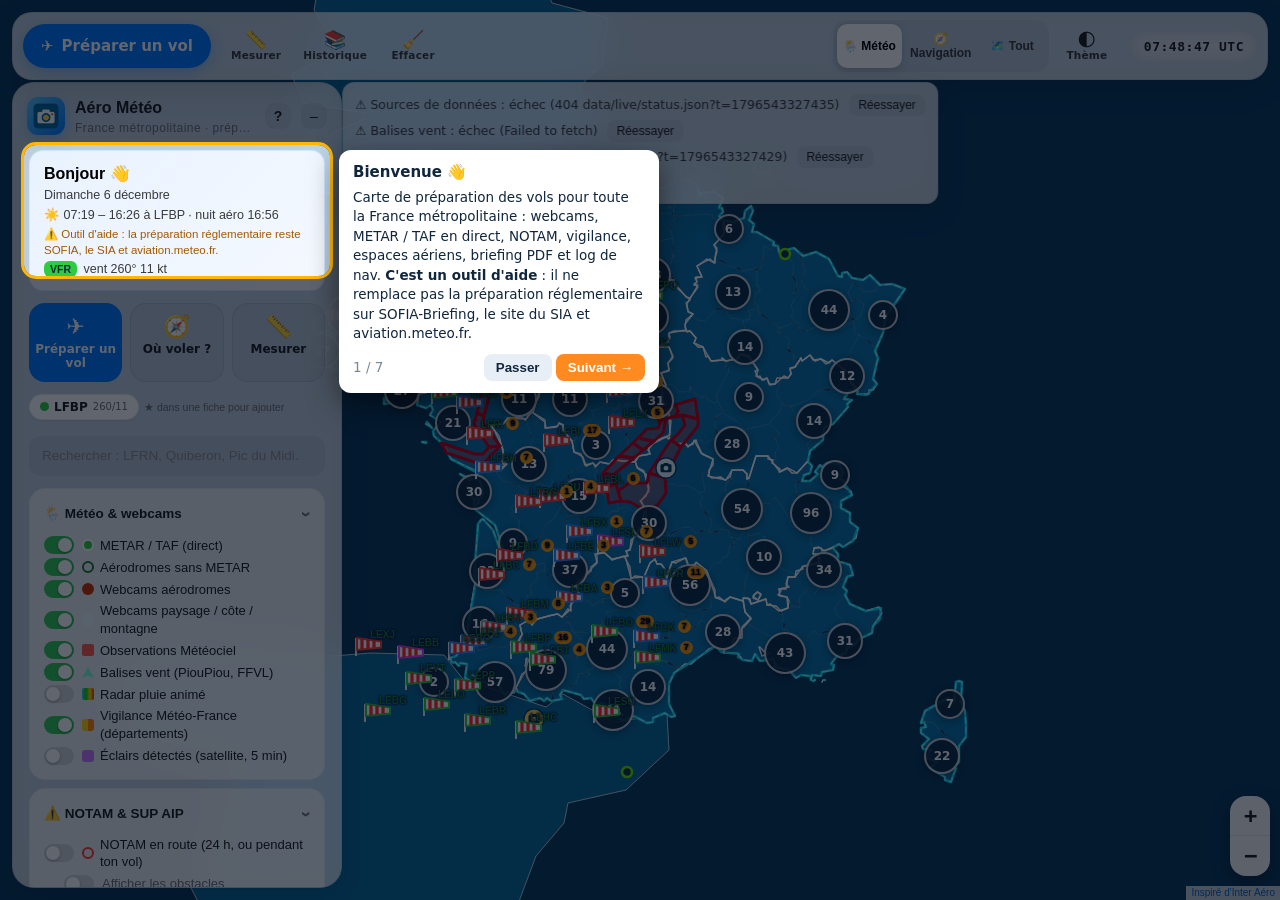
==== commit 69b4fc4c: "Toute la France, « Où voler ? », probabilité VFR (ensemble ECMWF), thème clair façon Apple et tuiles" ====
--- a/map.html
+++ b/map.html
@@ -2,14 +2,15 @@
 <html lang="fr">
 <head>
   <meta charset="utf-8">
-  <title>Aéro Météo Ouest — Pyrénées → Bretagne</title>
+  <title>Aéro Météo — France</title>
   <meta name="viewport" content="width=device-width, initial-scale=1">
   <link rel="icon" href="icons/icon48.png">
   <link rel="manifest" href="app.webmanifest">
   <meta name="theme-color" content="#0b1c2e">
   <meta name="apple-mobile-web-app-capable" content="yes">
-  <meta name="apple-mobile-web-app-title" content="Aéro Ouest">
+  <meta name="apple-mobile-web-app-title" content="Aéro Météo">
   <link rel="apple-touch-icon" href="icons/icon192.png">
+  <script src="theme.js"></script>
   <script src="log.js"></script>
   <link rel="stylesheet" href="lib/leaflet/leaflet.css">
   <link rel="stylesheet" href="lib/cluster/MarkerCluster.css">
@@ -28,6 +29,7 @@
       <button data-preset="nav" title="Terrains, NOTAM, SUP AIP, espaces aériens, zones, points VFR">🧭 Navigation</button>
       <button data-preset="all" title="Toutes les couches">🗺️ Tout</button>
     </div>
+    <button id="btn-theme" class="tb" title="Thème clair / sombre">🌓<span>Thème</span></button>
     <div id="clock" title="Heure UTC">--:--:-- UTC</div>
   </nav>
 
@@ -35,8 +37,8 @@
     <header class="brand">
       <div class="logo"><img src="icons/icon48.png" alt="" width="30" height="30"></div>
       <div class="brand-txt">
-        <h1>Aéro Météo Ouest</h1>
-        <p class="sub">Pyrénées → Bretagne · préparation des vols</p>
+        <h1>Aéro Météo</h1>
+        <p class="sub">France métropolitaine · préparation des vols</p>
       </div>
       <button id="btn-tour" class="icon-btn" title="Visite guidée : à quoi servent les boutons">?</button>
       <button id="collapse" class="icon-btn" title="Réduire / agrandir le panneau">–</button>
@@ -44,6 +46,11 @@
 
     <div id="panel-body">
       <div id="hello" class="hello"></div>
+      <div class="quick">
+        <button id="q-prep" class="main" title="Départ, arrivée, avion : route, météo, NOTAM, briefing PDF"><b>✈️</b>Préparer un vol</button>
+        <button id="q-where" title="Terrains atteignables classés selon la météo"><b>🧭</b>Où voler ?</button>
+        <button id="q-measure" title="Distance, cap et temps entre des points de la carte"><b>📏</b>Mesurer</button>
+      </div>
       <button id="btn-last" class="btn ghost wide" hidden>📂 Dernier briefing (hors ligne)</button>
       <div class="favs" id="favs" title="Terrains favoris : ★ dans la fiche d'un terrain pour en ajouter"></div>
       <div class="search-wrap">
--- a/map.css
+++ b/map.css
@@ -1,4 +1,4 @@
-/* Aéro Météo Ouest — feuille de style unique (thème « ForeFlight × Liquid Glass »).
+/* Aéro Météo — feuille de style unique : thème sombre « Liquid Glass » et thème clair façon Apple (selon l'appareil ou le bouton 🌓).
    Ordre : variables · base · verre · barre du haut · panneaux · commandes · fiche · carte · modules. */
 
 /* ================================================================ variables */
@@ -8,6 +8,7 @@
   --radius: 22px; --ff-blue: #2f8fff;
   --glass: rgba(16, 26, 42, .64); --glass-solid: rgba(16, 26, 41, .94); --glass-line: rgba(255,255,255,.16);
   --VFR: #2ecc40; --MVFR: #2f8cff; --IFR: #ff4136; --LIFR: #e040fb; --UNK: #9aa;
+  --link: #7cc0ff; --on: #30d158; --blue: #0a84ff;
 }
 
 /* ================================================================ base */
@@ -151,7 +152,7 @@
 input[type=checkbox] { appearance: none; -webkit-appearance: none; width: 30px; height: 18px; border-radius: 99px; background: rgba(255,255,255,.18); accent-color: var(--accent);
   position: relative; cursor: pointer; flex: none; margin: 0 2px 0 0; transition: background .15s; }
 input[type=checkbox]::after { content: ''; position: absolute; top: 2px; left: 2px; width: 14px; height: 14px; border-radius: 50%; background: #fff; transition: transform .15s; box-shadow: 0 1px 3px rgba(0,0,0,.3); }
-input[type=checkbox]:checked { background: var(--ff-blue); }
+input[type=checkbox]:checked { background: var(--on); }
 input[type=checkbox]:checked::after { transform: translateX(12px); }
 input[type=checkbox]:focus-visible { outline: 2px solid #ffb703; outline-offset: 2px; }
 
@@ -180,10 +181,10 @@
 .taf-plain { margin: 6px 0 0; padding-left: 16px; font-size: 12px; line-height: 1.45; }
 .taf-plain li { margin-bottom: 3px; }
 /* nouvelle version disponible */
-#update-bar { position: fixed; bottom: 18px; left: 50%; transform: translateX(-50%); z-index: 1600; display: flex; gap: 10px; align-items: center;
+#update-bar, #remind-bar { position: fixed; bottom: 18px; left: 50%; transform: translateX(-50%); z-index: 1600; display: flex; gap: 10px; align-items: center;
   color: #eef4fb; border-radius: 12px; padding: 8px 12px; font: 13px system-ui, sans-serif; }
-#update-bar button { background: #0a84ff; color: #fff; border: 0; border-radius: 8px; padding: 5px 12px; cursor: pointer; font-weight: 600; }
-#update-bar button.x { background: transparent; padding: 5px; }
+#update-bar button, #remind-bar button { background: #0a84ff; color: #fff; border: 0; border-radius: 8px; padding: 5px 12px; cursor: pointer; font-weight: 600; }
+#update-bar button.x, #remind-bar button.x { background: transparent; padding: 5px; }
 .fav-star { background: none; border: none; color: #ffd60a; font-size: 20px; cursor: pointer; vertical-align: -2px; padding: 0 4px; }
 table.rwy-w { width: 100%; font-size: 12px; border-collapse: collapse; margin: 4px 0; } table.rwy-w td { padding: 2px 4px; border-bottom: 1px solid rgba(255,255,255,.08); }
 table.rwy-w tr.best td { color: #a6e36b; font-weight: 700; }
@@ -216,8 +217,8 @@
 details.pratique > summary { cursor: pointer; font-weight: 700; padding: 8px 0; color: #ffc23d; }
 details.pratique textarea { width: 100%; border-radius: 10px; border: 1px solid var(--line2); background: rgba(0,0,0,.28); color: #fff; padding: 8px; font: inherit; }
 .osm-cat { margin: 8px 0 2px; font-weight: 700; font-size: 12px; } ul.osm { margin: 0; padding-left: 16px; font-size: 12px; } ul.osm li { margin: 2px 0; }
-ul.osm a { color: #7cc0ff; }
-a.lnk { color: #7cc0ff; cursor: pointer; text-decoration: underline; }
+ul.osm a { color: var(--link); }
+a.lnk { color: var(--link); cursor: pointer; text-decoration: underline; }
 
 /* ================================================================ carte */
 .mk { cursor: pointer; }
@@ -265,11 +266,12 @@
 .prep-form input, .prep-form select { width: 100%; margin: 0; padding: 8px 10px; border-radius: 10px; border: 1px solid var(--line2); background: rgba(0, 0, 0, .28); color: #fff; font: 13px system-ui, sans-serif; }
 .arms-box summary { cursor: pointer; font-size: 12px; color: var(--text); padding: 4px 0; }
 .prep-actions { display: flex; gap: 6px; margin-top: 10px; flex-wrap: wrap; }
-.prep-actions .primary { background: linear-gradient(135deg, #ffc23d, #ff8a1f); color: #2b1600; font-weight: 700; border: 0; }
+.prep-actions .primary { background: var(--blue); color: #fff; font-weight: 600; border: 0; }
 .prep-progress { color: var(--accent); font-size: 12px; margin-top: 6px; }
 table.legs { width: 100%; border-collapse: collapse; font-size: 11.5px; margin-top: 6px; }
 table.legs th, table.legs td { border-bottom: 1px solid rgba(255,255,255,.15); padding: 3px 4px; text-align: right; }
 table.legs th:first-child, table.legs td:first-child { text-align: left; }
+table.legs.trip { display: block; overflow-x: auto; }   /* 11 colonnes : défile sur tablette */
 .wxbar { display: flex; gap: 2px; margin: 4px 0; }
 .wxbar span { flex: 1; height: 12px; border-radius: 2px; cursor: help; }
 .gramet-cv { width: 100%; border-radius: 8px; background: #fff; display: block; }
@@ -311,6 +313,18 @@
 #inflight .if-f { display: block; color: #cfe3f5; }
 #inflight .if-note, #inflight .if-wait { font-size: 10.5px; color: #8fb3cc; }
 #inflight .if-wait { font-size: 13px; color: #fff; }
+#remind-bar { bottom: 64px; max-width: calc(100% - 24px); flex-wrap: wrap; background: rgba(20, 30, 45, .92); }
+#inflight .warnc { color: #ffb340 !important; }
+#inflight .if-div { background: rgba(255, 159, 10, .12); border-radius: 9px; padding: 4px 8px; margin: 6px 0; }
+#inflight .if-dev b { font-size: 17px; }
+/* mode cockpit : plein écran, très contrasté, gros chiffres lisibles au soleil */
+#inflight.cockpit { z-index: 1700; top: 0; left: 0; transform: none; width: 100%; height: 100%; border-radius: 0; background: #000 !important; overflow: auto; font-size: 18px; padding: 14px; }
+#inflight.cockpit .if-big { font-size: 28px; }
+#inflight.cockpit .if-grid { grid-template-columns: repeat(2, 1fr); gap: 10px; }
+#inflight.cockpit .if-grid small { font-size: 14px; color: #fff; }
+#inflight.cockpit .if-grid b { font-size: 46px; color: #ffd60a; }
+#inflight.cockpit .if-f { font-size: 22px; color: #fff; }
+#inflight.cockpit .btn { font-size: 18px; padding: 10px 16px; }
 /* barre de chargement / erreurs */
 #loadbar { position: fixed; top: 82px; left: 50%; transform: translateX(-50%); z-index: 1500; max-width: min(640px, calc(100% - 24px));
   color: #eef4fb; border-radius: 12px; padding: 7px 12px; font: 12.5px system-ui, sans-serif; }
@@ -341,3 +355,79 @@
   .leaflet-control-zoom { display: none; }
 }
 .hello .hello-warn { font-size: 11.5px; color: #ffd08a; }
+
+/* coupe verticale en grand : bandeau en bas de l'écran */
+#vp-big { position: fixed; left: 0; right: 0; bottom: 0; z-index: 1800; max-height: 70vh; overflow: auto; padding: 8px 12px calc(8px + env(safe-area-inset-bottom)); background: #0d1b2a; color: #fff; border-top: 2px solid #39c; box-shadow: 0 -4px 16px rgba(0,0,0,.5); }
+#vp-big svg { width: 100%; height: auto; max-height: 55vh; margin: 6px 0; }
+#inflight .if-cut svg { max-height: 120px; }
+
+/* ================================================================ finitions communes façon Apple */
+.btn, .tools button, button.small { border-radius: 12px; padding: 7px 10px; font-weight: 500; }
+.prep-actions .btn { padding: 9px 14px; border-radius: 999px; }
+.prep-form input, .prep-form select, input[type=search], select { border-radius: 12px; }
+details.sec { border-radius: 16px; padding: 2px 14px 12px; }
+#detail h4 { font-size: 11.5px; letter-spacing: .06em; }
+.quick { display: grid; grid-template-columns: repeat(3, 1fr); gap: 8px; margin: 0 0 12px; }
+.quick button { display: flex; flex-direction: column; align-items: center; gap: 4px; padding: 12px 4px 10px; border-radius: 16px; border: 1px solid var(--line2); background: var(--card);
+  color: var(--text); font: 600 12px/1.2 -apple-system, BlinkMacSystemFont, system-ui, sans-serif; cursor: pointer; transition: transform .12s, background .15s; }
+.quick button b { font-size: 22px; line-height: 1; }
+.quick button:hover { background: var(--card-h); } .quick button:active { transform: scale(.96); }
+.quick button.main { background: var(--blue); border-color: transparent; color: #fff; }
+
+/* ================================================================ thème clair (Apple) : automatique si l'appareil est en clair, ou forcé par 🌓 */
+:root[data-theme="light"] {
+  --text: #1d1d1f; --muted: #6e6e73; --accent: #c93400; --icao: #1f7a35;
+  --card: rgba(118,118,128,.10); --card-h: rgba(118,118,128,.18); --line2: rgba(0,0,0,.08);
+  --glass: rgba(255,255,255,.74); --glass-solid: rgba(250,250,252,.97); --glass-line: rgba(0,0,0,.08);
+  --link: #0066cc; --on: #34c759; --blue: #007aff; --field: rgba(118,118,128,.12);
+}
+:root[data-theme="light"] .glass, :root[data-theme="light"] .leaflet-tooltip.tip, :root[data-theme="light"] #loadbar, :root[data-theme="light"] #pick-banner {
+  box-shadow: 0 8px 30px rgba(0,0,0,.12), 0 1px 2px rgba(0,0,0,.06) !important; color: var(--text); }
+:root[data-theme="light"] .glass::before { display: none; }
+:root[data-theme="light"] body { color: var(--text); }
+:root[data-theme="light"] #topbar .tb { color: #1d1d1f; } :root[data-theme="light"] #topbar .tb span { color: #3a3a3c; }
+:root[data-theme="light"] #topbar .tb:hover { background: rgba(0,0,0,.05); } :root[data-theme="light"] #topbar .tb.on span { color: #fff; }
+:root[data-theme="light"] #topbar .tb-main { background: var(--blue); box-shadow: 0 4px 14px rgba(0,122,255,.3); }
+:root[data-theme="light"] .presets, :root[data-theme="light"] #topbar .presets { background: rgba(118,118,128,.12); }
+:root[data-theme="light"] .presets button { color: #3a3a3c; } :root[data-theme="light"] .presets button:hover { background: rgba(0,0,0,.04); color: #000; }
+:root[data-theme="light"] .presets button.on { background: #fff; color: #000; box-shadow: 0 3px 8px rgba(0,0,0,.12), 0 0 1px rgba(0,0,0,.2); }
+:root[data-theme="light"] #clock { background: rgba(118,118,128,.12); border-color: transparent; color: #1d1d1f; }
+:root[data-theme="light"] #panel .logo { background: linear-gradient(135deg, #5ac8fa, #007aff); box-shadow: 0 4px 12px rgba(0,122,255,.25); }
+:root[data-theme="light"] .glass .meta, :root[data-theme="light"] #panel .sub { color: var(--muted); }
+:root[data-theme="light"] .hello { background: linear-gradient(135deg, #e8f2ff, #f5f9ff); border-color: rgba(0,122,255,.12); color: #3a3a3c; }
+:root[data-theme="light"] .hello b { color: #000; } :root[data-theme="light"] .hello .hello-warn { color: #a05a00; }
+:root[data-theme="light"] details.sec { background: rgba(255,255,255,.7); border-color: rgba(0,0,0,.06); }
+:root[data-theme="light"] details.sec > summary { color: #1d1d1f; }
+:root[data-theme="light"] details.sec label:hover, :root[data-theme="light"] #results li:hover { background: rgba(0,0,0,.04); }
+:root[data-theme="light"] .btn:hover, :root[data-theme="light"] .tools button:hover, :root[data-theme="light"] button.small:hover { border-color: rgba(0,0,0,.15); }
+:root[data-theme="light"] input[type=search], :root[data-theme="light"] select, :root[data-theme="light"] .prep-form input, :root[data-theme="light"] .prep-form select,
+:root[data-theme="light"] .notam-win input, :root[data-theme="light"] .ms-form input, :root[data-theme="light"] #night-ctrl input[type=date], :root[data-theme="light"] details.pratique textarea {
+  background: var(--field); color: #1d1d1f; border-color: transparent; }
+:root[data-theme="light"] input[type=search]::placeholder { color: #8e8e93; }
+:root[data-theme="light"] .icon-btn, :root[data-theme="light"] .pick-btn { background: rgba(118,118,128,.12); border-color: transparent; color: #1d1d1f; }
+:root[data-theme="light"] input[type=checkbox] { background: rgba(120,120,128,.24); }
+:root[data-theme="light"] input[type=checkbox]:checked { background: var(--on); }
+:root[data-theme="light"] #detail h4 { color: #6e6e73; }
+:root[data-theme="light"] #detail pre { background: rgba(118,118,128,.08); border-color: transparent; color: #1d1d1f; }
+:root[data-theme="light"] #detail .cam { background: rgba(118,118,128,.08); }
+:root[data-theme="light"] .warn { background: rgba(255,149,0,.12); border-left-color: #ff9500; color: #3a2a00; }
+:root[data-theme="light"] .okk { background: rgba(52,199,89,.12); border-left-color: #34c759; color: #0d3b1a; }
+:root[data-theme="light"] table.legs th, :root[data-theme="light"] table.legs td, :root[data-theme="light"] table.ms th, :root[data-theme="light"] table.ms td,
+:root[data-theme="light"] table.rwy-w td { border-bottom-color: rgba(0,0,0,.08); }
+:root[data-theme="light"] table.rwy-w tr.best td { color: #1f7a35; } :root[data-theme="light"] table.ms td.dv { color: #c93400; }
+:root[data-theme="light"] .notam { background: rgba(118,118,128,.08); }
+:root[data-theme="light"] ul.ppr, :root[data-theme="light"] .asp-lim, :root[data-theme="light"] #loadbar .lb-bad { color: #3a3a3c; }
+:root[data-theme="light"] .asp-card, :root[data-theme="light"] details.stage, :root[data-theme="light"] .hist, :root[data-theme="light"] details.pratique { background: rgba(118,118,128,.08); }
+:root[data-theme="light"] details.pratique > summary { color: #c93400; }
+:root[data-theme="light"] .leaflet-control-zoom a { color: #1d1d1f !important; border-color: rgba(0,0,0,.08) !important; }
+:root[data-theme="light"] .leaflet-control-attribution { background: rgba(255,255,255,.75) !important; color: #3a3a3c !important; }
+:root[data-theme="light"] .leaflet-control-attribution a { color: #0066cc !important; }
+:root[data-theme="light"] #loadbar { color: #1d1d1f; } :root[data-theme="light"] #loadbar i { color: var(--muted); }
+:root[data-theme="light"] #loadbar button { background: rgba(118,118,128,.12); color: #1d1d1f; border-color: transparent; }
+:root[data-theme="light"] #update-bar, :root[data-theme="light"] #remind-bar { color: #1d1d1f; background: rgba(255,255,255,.92); box-shadow: 0 8px 30px rgba(0,0,0,.15); }
+:root[data-theme="light"] .seg button { color: var(--muted); }
+:root[data-theme="light"] #detail:has(.taf-box[data-m="clair"]) .seg [data-m="clair"], :root[data-theme="light"] #detail:has(.taf-box[data-m="code"]) .seg [data-m="code"] { background: #fff; color: #000; }
+:root[data-theme="light"] .favs button { background: #fff; border-color: rgba(0,0,0,.08); box-shadow: 0 1px 2px rgba(0,0,0,.06); }
+/* champs isolés des fiches (Où voler, comparer un départ) */
+#detail .row input:not([type=checkbox]):not([type=range]) { margin-left: 4px; padding: 6px 8px; border-radius: 10px; border: 1px solid var(--line2); background: rgba(0,0,0,.28); color: var(--text); font: inherit; }
+:root[data-theme="light"] #detail .row input:not([type=checkbox]):not([type=range]) { background: var(--field); border-color: transparent; }
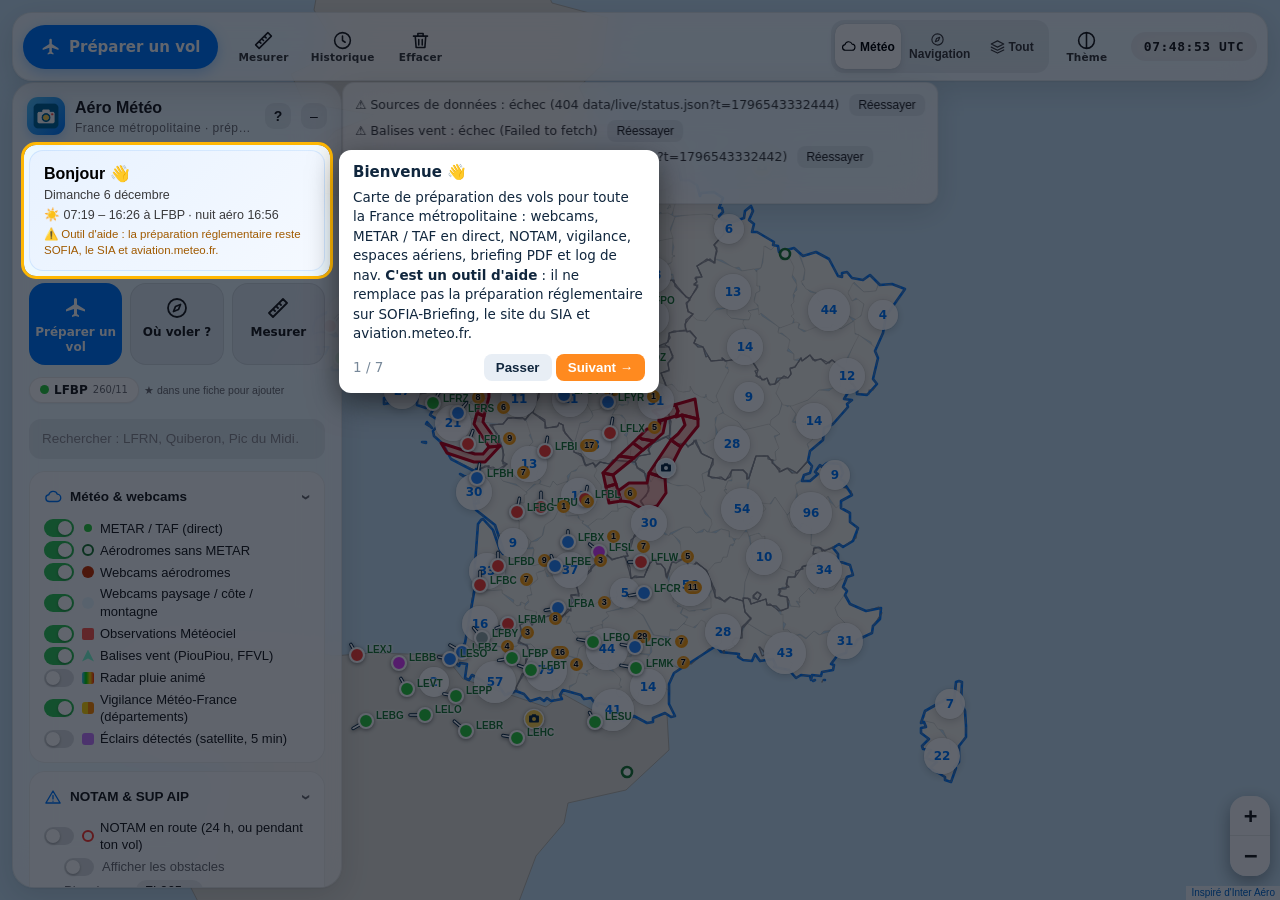
==== commit b3d59052: "Interface : briefing en onglets, formulaire en 3 étapes, verdict en anneau, tiroir sur téléphone, ic" ====
--- a/map.html
+++ b/map.html
@@ -20,20 +20,21 @@
   <div id="map"></div>
 
   <nav id="topbar" class="glass">
-    <button id="btn-prep" class="tb-main" title="Préparer un vol : briefing PDF et log Excel">✈️ <span>Préparer un vol</span></button>
-    <button id="btn-measure" class="tb" title="Cliquer des points sur la carte : distance, cap et temps de vol selon le vent prévu par plusieurs modèles">📏<span>Mesurer</span></button>
-    <button id="btn-hist" class="tb" title="Historique des préparations">📚<span>Historique</span></button>
-    <button id="btn-clear" class="tb" title="Effacer la route, les mesures et les coupes tracées sur la carte">🧹<span>Effacer</span></button>
+    <button id="btn-prep" class="tb-main" title="Préparer un vol : briefing PDF et log Excel"><svg class="ico" viewBox="0 0 24 24" aria-hidden="true"><path d="M21 15.5v-2l-8-5V3.5a1.5 1.5 0 0 0-3 0v5l-8 5v2l8-2.5V18l-2 1.5V21l3.5-1 3.5 1v-1.5L13 18v-5z"/></svg><span>Préparer un vol</span></button>
+    <button id="btn-measure" class="tb" title="Cliquer des points sur la carte : distance, cap et temps de vol selon le vent prévu par plusieurs modèles"><svg class="ico" viewBox="0 0 24 24" aria-hidden="true"><path d="M3 17 17 3l4 4L7 21zM7 13l2 2M10 10l2 2M13 7l2 2"/></svg><span>Mesurer</span></button>
+    <button id="btn-hist" class="tb" title="Historique des préparations"><svg class="ico" viewBox="0 0 24 24" aria-hidden="true"><path d="M12 21a9 9 0 1 0 0-18 9 9 0 0 0 0 18zM12 7v5l3 2"/></svg><span>Historique</span></button>
+    <button id="btn-clear" class="tb" title="Effacer la route, les mesures et les coupes tracées sur la carte"><svg class="ico" viewBox="0 0 24 24" aria-hidden="true"><path d="M4 7h16M10 11v6M14 11v6M6 7l1 13h10l1-13M9 7V4h6v3"/></svg><span>Effacer</span></button>
     <div class="presets" id="presets" title="Affichages préréglés">
-      <button data-preset="meteo" title="METAR, webcams, observations, vent, vigilance">🌦️ Météo</button>
-      <button data-preset="nav" title="Terrains, NOTAM, SUP AIP, espaces aériens, zones, points VFR">🧭 Navigation</button>
-      <button data-preset="all" title="Toutes les couches">🗺️ Tout</button>
+      <button data-preset="meteo" title="METAR, webcams, observations, vent, vigilance"><svg class="ico" viewBox="0 0 24 24" aria-hidden="true"><path d="M7 18a4.5 4.5 0 0 1-.6-8.96A6 6 0 0 1 17.8 8.2 4.9 4.9 0 0 1 17 18Z"/></svg>Météo</button>
+      <button data-preset="nav" title="Terrains, NOTAM, SUP AIP, espaces aériens, zones, points VFR"><svg class="ico" viewBox="0 0 24 24" aria-hidden="true"><path d="M12 21a9 9 0 1 0 0-18 9 9 0 0 0 0 18zM15.5 8.5l-2 5-5 2 2-5z"/></svg>Navigation</button>
+      <button data-preset="all" title="Toutes les couches"><svg class="ico" viewBox="0 0 24 24" aria-hidden="true"><path d="M12 3 2 8l10 5 10-5zM2 13l10 5 10-5M2 17.5l10 5 10-5"/></svg>Tout</button>
     </div>
-    <button id="btn-theme" class="tb" title="Thème clair / sombre">🌓<span>Thème</span></button>
+    <button id="btn-theme" class="tb" title="Thème clair / sombre"><svg class="ico" viewBox="0 0 24 24" aria-hidden="true"><path d="M12 21a9 9 0 1 0 0-18zM12 3a9 9 0 0 0 0 18"/></svg><span>Thème</span></button>
     <div id="clock" title="Heure UTC">--:--:-- UTC</div>
   </nav>
 
   <aside id="panel" class="box glass">
+    <div class="grab" id="panel-grab" title="Glisser pour agrandir ou réduire"></div>
     <header class="brand">
       <div class="logo"><img src="icons/icon48.png" alt="" width="30" height="30"></div>
       <div class="brand-txt">
@@ -47,9 +48,9 @@
     <div id="panel-body">
       <div id="hello" class="hello"></div>
       <div class="quick">
-        <button id="q-prep" class="main" title="Départ, arrivée, avion : route, météo, NOTAM, briefing PDF"><b>✈️</b>Préparer un vol</button>
-        <button id="q-where" title="Terrains atteignables classés selon la météo"><b>🧭</b>Où voler ?</button>
-        <button id="q-measure" title="Distance, cap et temps entre des points de la carte"><b>📏</b>Mesurer</button>
+        <button id="q-prep" class="main" title="Départ, arrivée, avion : route, météo, NOTAM, briefing PDF"><b><svg class="ico" viewBox="0 0 24 24" aria-hidden="true"><path d="M21 15.5v-2l-8-5V3.5a1.5 1.5 0 0 0-3 0v5l-8 5v2l8-2.5V18l-2 1.5V21l3.5-1 3.5 1v-1.5L13 18v-5z"/></svg></b>Préparer un vol</button>
+        <button id="q-where" title="Terrains atteignables classés selon la météo"><b><svg class="ico" viewBox="0 0 24 24" aria-hidden="true"><path d="M12 21a9 9 0 1 0 0-18 9 9 0 0 0 0 18zM15.5 8.5l-2 5-5 2 2-5z"/></svg></b>Où voler ?</button>
+        <button id="q-measure" title="Distance, cap et temps entre des points de la carte"><b><svg class="ico" viewBox="0 0 24 24" aria-hidden="true"><path d="M3 17 17 3l4 4L7 21zM7 13l2 2M10 10l2 2M13 7l2 2"/></svg></b>Mesurer</button>
       </div>
       <button id="btn-last" class="btn ghost wide" hidden>📂 Dernier briefing (hors ligne)</button>
       <div class="favs" id="favs" title="Terrains favoris : ★ dans la fiche d'un terrain pour en ajouter"></div>
@@ -59,7 +60,7 @@
       <ul id="results"></ul>
 
       <details class="sec" open>
-        <summary>🌦️ Météo &amp; webcams</summary>
+        <summary><svg class="ico" viewBox="0 0 24 24" aria-hidden="true"><path d="M7 18a4.5 4.5 0 0 1-.6-8.96A6 6 0 0 1 17.8 8.2 4.9 4.9 0 0 1 17 18Z"/></svg>Météo &amp; webcams</summary>
         <label><input type="checkbox" data-layer="metar" checked> <span class="sw sw-metar"></span> METAR / TAF (direct)</label>
         <label><input type="checkbox" data-layer="apt" checked> <span class="sw sw-apt"></span> Aérodromes sans METAR</label>
         <label><input type="checkbox" data-layer="camAero" checked> <span class="sw sw-cam-aero"></span> Webcams aérodromes</label>
@@ -76,7 +77,7 @@
       </details>
 
       <details class="sec" open>
-        <summary>⚠️ NOTAM &amp; SUP AIP</summary>
+        <summary><svg class="ico" viewBox="0 0 24 24" aria-hidden="true"><path d="M12 4 2.5 20h19zM12 10v4.5M12 17.5v.01"/></svg>NOTAM &amp; SUP AIP</summary>
         <label><input type="checkbox" data-layer="notam"> <span class="sw sw-notam"></span> NOTAM en route (24 h, ou pendant ton vol)</label>
         <div class="sub-opts">
           <label><input type="checkbox" id="notam-obst"> Afficher les obstacles</label>
@@ -99,7 +100,7 @@
       </details>
 
       <details class="sec">
-        <summary>🛩️ Espaces aériens</summary>
+        <summary><svg class="ico" viewBox="0 0 24 24" aria-hidden="true"><path d="M4 18c2-6 14-6 16 0M7 18c1.5-3.5 8.5-3.5 10 0M12 4v4M9 6l3-2 3 2"/></svg>Espaces aériens</summary>
         <label><input type="checkbox" data-layer="asp"> <span class="sw sw-asp"></span> CTR / TMA / CTA (fréquences)</label>
         <label><input type="checkbox" data-layer="siv"> <span class="sw sw-siv"></span> SIV (fréquences Info)</label>
         <label><input type="checkbox" data-layer="zones"> <span class="sw sw-zones"></span> Zones P / R / D</label>
@@ -118,7 +119,7 @@
       </details>
 
       <details class="sec">
-        <summary>🌙 Jour / nuit aéronautique</summary>
+        <summary><svg class="ico" viewBox="0 0 24 24" aria-hidden="true"><path d="M20 14.5A8 8 0 1 1 9.5 4a6.5 6.5 0 0 0 10.5 10.5z"/></svg>Jour / nuit aéronautique</summary>
         <label><input type="checkbox" id="night-on"> Afficher la nuit sur la carte</label>
         <div id="night-ctrl" class="sub-opts">
           <label>Jour <input type="date" id="night-date"></label>
@@ -129,7 +130,7 @@
       </details>
 
       <details class="sec" open>
-        <summary>🗺️ Fond de carte</summary>
+        <summary><svg class="ico" viewBox="0 0 24 24" aria-hidden="true"><path d="M9 4 3 6v14l6-2 6 2 6-2V4l-6 2zM9 4v14M15 6v14"/></svg>Fond de carte</summary>
         <select id="basemap">
           <optgroup label="Cartes aéronautiques / IGN">
             <option value="oaci">Carte OACI-VFR 1/500 000 (IGN-SIA)</option>
@@ -148,7 +149,7 @@
       </details>
 
       <details class="sec">
-        <summary>🧰 Outils météo &amp; trafic</summary>
+        <summary><svg class="ico" viewBox="0 0 24 24" aria-hidden="true"><path d="M14.5 6.5a4 4 0 0 0 5 5L12 19a2.1 2.1 0 0 1-3-3l7.5-7.5zM6 3l3 3-1.5 1.5-3-3z"/></svg>Outils météo &amp; trafic</summary>
         <div id="tools" class="tools"></div>
       </details>
 
--- a/map.css
+++ b/map.css
@@ -431,3 +431,92 @@
 /* champs isolés des fiches (Où voler, comparer un départ) */
 #detail .row input:not([type=checkbox]):not([type=range]) { margin-left: 4px; padding: 6px 8px; border-radius: 10px; border: 1px solid var(--line2); background: rgba(0,0,0,.28); color: var(--text); font: inherit; }
 :root[data-theme="light"] #detail .row input:not([type=checkbox]):not([type=range]) { background: var(--field); border-color: transparent; }
+
+/* ================================================================ onglets du briefing, icônes fines */
+.ico { width: 16px; height: 16px; fill: none; stroke: currentColor; stroke-width: 1.8; stroke-linecap: round; stroke-linejoin: round; vertical-align: -3px; margin-right: 5px; flex: none; }
+.tabwrap { margin-top: 8px; }
+.tabs { position: sticky; top: -18px; z-index: 5; display: flex; gap: 2px; padding: 3px; margin: 0 0 8px; border-radius: 12px; overflow-x: auto; scrollbar-width: none;
+  background: rgba(0,0,0,.35); -webkit-backdrop-filter: blur(16px); backdrop-filter: blur(16px); }
+.tabs::-webkit-scrollbar { display: none; }
+.tab { flex: 1 0 auto; display: inline-flex; align-items: center; justify-content: center; border: 0; background: transparent; color: var(--muted); padding: 7px 10px; border-radius: 9px;
+  font: 600 12px -apple-system, BlinkMacSystemFont, system-ui, sans-serif; cursor: pointer; white-space: nowrap; transition: background .2s, color .2s; }
+.tab.on { background: rgba(255,255,255,.16); color: var(--text); box-shadow: 0 1px 4px rgba(0,0,0,.25); }
+.tbadge { font-style: normal; font-size: 10px; min-width: 16px; padding: 0 4px; border-radius: 99px; background: #ff9500; color: #fff; margin-left: 4px; line-height: 16px; }
+.tabp { display: none; } .tabp.on { display: block; animation: fadeUp .22s ease; }
+@keyframes fadeUp { from { opacity: 0; transform: translateY(4px); } to { opacity: 1; transform: none; } }
+:root[data-theme="light"] .tabs { background: rgba(118,118,128,.14); }
+:root[data-theme="light"] .tab.on { background: #fff; color: #000; box-shadow: 0 3px 8px rgba(0,0,0,.12), 0 0 1px rgba(0,0,0,.2); }
+/* verdict en tête du briefing */
+.verdict { display: flex; gap: 14px; align-items: center; margin: 6px 0; padding: 14px; border-radius: 18px; background: var(--card); border: 1px solid var(--line2); }
+.vring { width: 84px; height: 84px; flex: none; transform: rotate(-90deg); }
+.vring .vr-bg { fill: none; stroke: rgba(128,128,128,.22); stroke-width: 8; }
+.vring .vr-fg { fill: none; stroke-width: 8; stroke-linecap: round; transition: stroke-dasharray .6s ease; }
+.vring text { transform: rotate(90deg); transform-origin: 40px 40px; fill: var(--text); }
+.vring .vr-t { font: 700 17px -apple-system, system-ui, sans-serif; } .vring .vr-s { font: 600 8px system-ui, sans-serif; fill: var(--muted); }
+.vd-txt { min-width: 0; flex: 1; } .vd-txt > b { font-size: 18px; letter-spacing: -.01em; }
+.vd-txt ul { margin: 4px 0 6px; padding-left: 16px; font-size: 12px; } .vd-txt p { margin: 4px 0 6px; font-size: 12px; color: var(--muted); }
+.vd-facts { display: flex; flex-wrap: wrap; gap: 6px 14px; font-size: 13px; font-weight: 600; font-variant-numeric: tabular-nums; }
+.vd-facts small { display: block; font-size: 10px; font-weight: 500; color: var(--muted); text-transform: uppercase; letter-spacing: .04em; }
+:root[data-theme="light"] .verdict { background: #fff; box-shadow: 0 2px 10px rgba(0,0,0,.06); }
+/* formulaire de préparation en 3 étapes */
+.steps { display: flex; gap: 4px; margin: 8px 0 4px; }
+.step { flex: 1; display: flex; align-items: center; gap: 6px; justify-content: center; padding: 8px 6px; border: 0; border-radius: 12px; background: var(--card); color: var(--muted);
+  font: 600 12px -apple-system, system-ui, sans-serif; cursor: pointer; transition: background .2s, color .2s; }
+.step i { font-style: normal; display: grid; place-items: center; width: 20px; height: 20px; border-radius: 50%; background: rgba(128,128,128,.3); color: #fff; font-size: 11px; }
+.step.on { background: var(--blue); color: #fff; } .step.on i { background: #fff; color: var(--blue); }
+.pf-step { display: none; } .pf-step.on { display: grid; animation: fadeUp .22s ease; }
+.step-nav { display: flex; justify-content: space-between; gap: 6px; margin-top: 4px; } .step-nav .btn:last-child { margin-left: auto; }
+details.more { border-radius: 12px; background: var(--card); padding: 2px 10px 8px; } details.more > summary { cursor: pointer; padding: 8px 0 4px; font-size: 12px; font-weight: 600; color: var(--text); }
+
+/* ================================================================ tiroir sur téléphone, animations */
+.grab { display: none; }
+@media (max-width: 700px) {
+  #panel { top: auto; bottom: 0; left: 0; width: 100%; max-height: none; border-radius: 24px 24px 0 0; transition: height .32s cubic-bezier(.2,.8,.2,1);
+    padding-bottom: env(safe-area-inset-bottom); }
+  #panel.sh-min { height: 150px; } #panel.sh-mid { height: 48%; } #panel.sh-full { height: calc(100% - 72px); }
+  .grab { display: block; position: relative; z-index: 2; height: 22px; margin: 0 0 -10px; cursor: grab; touch-action: none; }
+  .grab::after { content: ''; position: absolute; left: 50%; top: 8px; width: 40px; height: 5px; margin-left: -20px; border-radius: 3px; background: rgba(128,128,128,.55); }
+  #detail { animation: sheetUp .3s cubic-bezier(.2,.8,.2,1); }
+  .quick button { padding: 10px 4px 8px; }
+}
+@keyframes sheetUp { from { transform: translateY(24px); opacity: 0; } to { transform: none; opacity: 1; } }
+@keyframes slideIn { from { transform: translateX(16px); opacity: 0; } to { transform: none; opacity: 1; } }
+@media (min-width: 701px) { #detail:not([hidden]) { animation: slideIn .28s cubic-bezier(.2,.8,.2,1); } }
+details.sec[open] > :not(summary), details.more[open] > :not(summary) { animation: fadeUp .22s ease; }
+.btn:active, .tools button:active, .presets button:active, #topbar .tb:active, #topbar .tb-main:active, .tab:active, .step:active { transform: scale(.96); }
+.btn, .tools button, .presets button, #topbar .tb, #topbar .tb-main { transition: transform .12s, background .15s, border-color .15s; }
+@media (prefers-reduced-motion: reduce) { *, *::before, *::after { animation: none !important; transition: none !important; } }
+/* icônes de la barre, des tuiles et des rubriques */
+#topbar .tb .ico { width: 21px; height: 21px; margin: 0; }
+#topbar .tb-main .ico { width: 20px; height: 20px; margin: 0; fill: currentColor; stroke: none; }
+.presets button .ico { width: 15px; height: 15px; margin-right: 4px; }
+.quick button b .ico { width: 24px; height: 24px; margin: 0; } .quick button.main b .ico { fill: currentColor; stroke: none; }
+details.sec > summary .ico { width: 18px; height: 18px; margin-right: 8px; color: var(--blue); }
+:root[data-theme="light"] #map, :root[data-theme="light"] .leaflet-container { background: #c9e3f4; }
+:root[data-theme="light"] body { background: #c9e3f4; }
+:root[data-theme="light"] .apt-label small { color: #1d1d1f; } :root[data-theme="light"] .apt-label { text-shadow: 0 0 3px #fff, 0 0 2px #fff, 0 0 1px #fff; color: #1f7a35; }
+:root[data-theme="light"] .vfr-label { color: #1d1d1f; text-shadow: 0 0 3px #fff, 0 0 2px #fff; }
+/* regroupements plus doux */
+.clu b { background: rgba(16, 38, 61, .78); border: 2px solid rgba(255,255,255,.9); font: 700 12px -apple-system, system-ui, sans-serif; box-shadow: 0 2px 10px rgba(0,0,0,.3); }
+:root[data-theme="light"] .clu b { background: rgba(255,255,255,.95); color: #007aff; border: 0; box-shadow: 0 2px 8px rgba(0,0,0,.18), 0 0 0 1px rgba(0,0,0,.05); }
+:root[data-theme="light"] .apt-plain circle { fill: #fff; stroke: #1f7a35; }
+/* fiche terrain : bandeau webcam, situation actuelle, schéma de piste */
+.ad-hero { position: relative; margin: -18px -20px 10px; height: 150px; border-radius: var(--radius) var(--radius) 0 0; background: linear-gradient(135deg, #1b6fb5, #0b3a5e) center / cover no-repeat; display: flex; align-items: flex-end; }
+.ad-hero.noimg { height: auto; min-height: 76px; }
+.ad-hero::after { content: ''; position: absolute; inset: 0; border-radius: inherit; background: linear-gradient(180deg, rgba(0,0,0,0) 30%, rgba(0,0,0,.65)); }
+.ad-hero-txt { position: relative; z-index: 1; padding: 12px 18px; color: #fff; } .ad-hero-txt p { margin: 2px 0 0; font-size: 12px; opacity: .85; }
+.ad-hero h3 { margin: 0 !important; color: #fff; text-shadow: 0 1px 4px rgba(0,0,0,.5); } .ad-hero .icao { color: #b8f58a !important; }
+.ad-now { display: flex; align-items: center; gap: 12px; padding: 10px 12px; border-radius: 16px; background: var(--card); margin-bottom: 4px; font-size: 13px; font-weight: 600; }
+.ad-now > div { flex: 1; } .ad-now small { display: block; font-weight: 500; color: var(--muted); font-size: 11px; margin-top: 2px; }
+.ad-cat { display: grid; place-items: center; min-width: 54px; height: 54px; border-radius: 16px; font: 800 15px -apple-system, system-ui, sans-serif; color: #fff; text-shadow: 0 1px 2px rgba(0,0,0,.3); }
+.rwy-dia { width: 64px; height: 64px; flex: none; }
+.rd-rwy { fill: #3a3a3c; stroke: #fff; stroke-width: 1; } .rd-axis { stroke: #fff; stroke-width: 1; stroke-dasharray: 3 3; }
+.rd-wind { fill: none; stroke: #0a84ff; stroke-width: 3; stroke-linecap: round; stroke-linejoin: round; } .rd-t { fill: var(--text); font: 700 7px system-ui, sans-serif; }
+#detail-close { z-index: 3; background: rgba(0,0,0,.35); color: #fff; border-color: transparent; }
+:root[data-theme="light"] .ad-now { background: #fff; box-shadow: 0 2px 10px rgba(0,0,0,.06); }
+.rwy-box { display: flex; align-items: center; gap: 6px; } .rwy-box small { font-size: 10.5px; line-height: 1.3; color: var(--muted); margin: 0; white-space: nowrap; }
+.rwy-dia { width: 54px; height: 54px; }
+/* bouton 📍 posé dans le champ, à droite */
+.prep-form label { position: relative; }
+.prep-form label > .pick-btn { position: absolute; right: 6px; bottom: 6px; z-index: 1; margin: 0; line-height: 22px; }
+.prep-form label:has(> .pick-btn) > input { padding-right: 40px; }
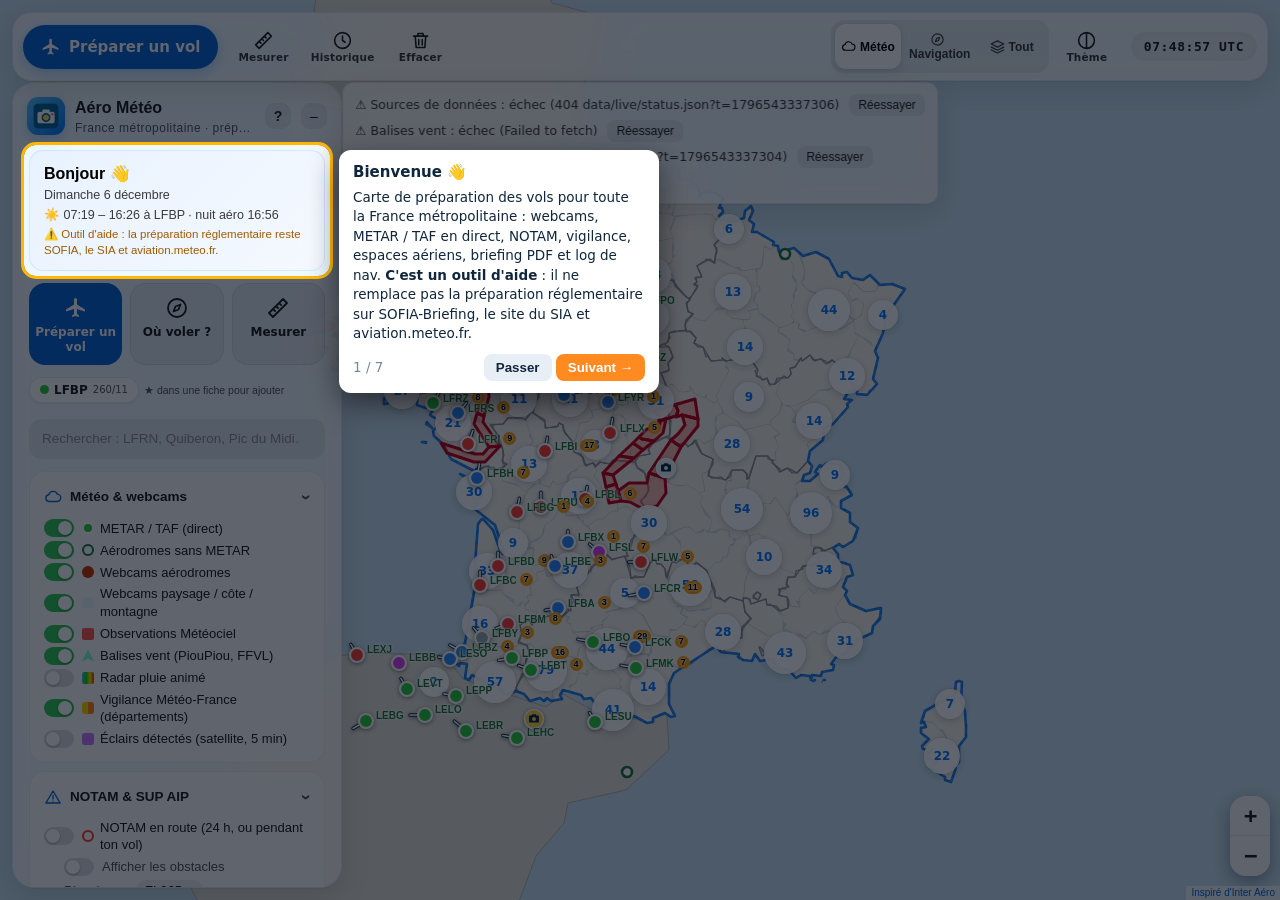
==== commit 80905dcf: "Curseur horaire sur la route, contrastes et clavier, cache des VAC réenregistré quand la liste des t" ====
--- a/map.html
+++ b/map.html
@@ -34,7 +34,7 @@
   </nav>
 
   <aside id="panel" class="box glass">
-    <div class="grab" id="panel-grab" title="Glisser pour agrandir ou réduire"></div>
+    <div class="grab" id="panel-grab" role="button" tabindex="0" aria-label="Agrandir ou réduire le panneau" title="Glisser pour agrandir ou réduire"></div>
     <header class="brand">
       <div class="logo"><img src="icons/icon48.png" alt="" width="30" height="30"></div>
       <div class="brand-txt">
@@ -167,7 +167,7 @@
   </aside>
 
   <aside id="detail" class="box glass" hidden>
-    <button id="detail-close" class="icon-btn" title="Fermer">✕</button>
+    <button id="detail-close" class="icon-btn" title="Fermer" aria-label="Fermer la fiche">✕</button>
     <div id="detail-body"></div>
   </aside>
 
--- a/map.css
+++ b/map.css
@@ -8,7 +8,7 @@
   --radius: 22px; --ff-blue: #2f8fff;
   --glass: rgba(16, 26, 42, .64); --glass-solid: rgba(16, 26, 41, .94); --glass-line: rgba(255,255,255,.16);
   --VFR: #2ecc40; --MVFR: #2f8cff; --IFR: #ff4136; --LIFR: #e040fb; --UNK: #9aa;
-  --link: #7cc0ff; --on: #30d158; --blue: #0a84ff;
+  --link: #7cc0ff; --on: #30d158; --blue: #0a6fd6; --warn-text: #ffb21e;
 }
 
 /* ================================================================ base */
@@ -104,7 +104,7 @@
 .sw-vfr { background: #fff; border-radius: 0; clip-path: polygon(50% 0, 100% 100%, 0 100%); }
 .sw-vig { background: linear-gradient(90deg, #ffd60a 50%, #ff8a00 50%); border-radius: 3px; }
 .sw-foudre { background: #c77dff; border-radius: 3px; }
-.c-VFR { background: var(--VFR); } .c-MVFR { background: var(--MVFR); color: #fff !important; }
+.c-VFR { background: var(--VFR); } .c-MVFR { background: var(--MVFR); color: #000 !important; }
 .c-IFR { background: var(--IFR); } .c-LIFR { background: var(--LIFR); } .c-UNK { background: var(--UNK); }
 
 /* ================================================================ commandes */
@@ -376,10 +376,10 @@
 
 /* ================================================================ thème clair (Apple) : automatique si l'appareil est en clair, ou forcé par 🌓 */
 :root[data-theme="light"] {
-  --text: #1d1d1f; --muted: #6e6e73; --accent: #c93400; --icao: #1f7a35;
+  --text: #1d1d1f; --muted: #545458; --accent: #c93400; --icao: #1f7a35;
   --card: rgba(118,118,128,.10); --card-h: rgba(118,118,128,.18); --line2: rgba(0,0,0,.08);
   --glass: rgba(255,255,255,.74); --glass-solid: rgba(250,250,252,.97); --glass-line: rgba(0,0,0,.08);
-  --link: #0066cc; --on: #34c759; --blue: #007aff; --field: rgba(118,118,128,.12);
+  --link: #0066cc; --on: #34c759; --blue: #0a66d6; --field: rgba(118,118,128,.12); --warn-text: #a85d00;
 }
 :root[data-theme="light"] .glass, :root[data-theme="light"] .leaflet-tooltip.tip, :root[data-theme="light"] #loadbar, :root[data-theme="light"] #pick-banner {
   box-shadow: 0 8px 30px rgba(0,0,0,.12), 0 1px 2px rgba(0,0,0,.06) !important; color: var(--text); }
@@ -441,7 +441,7 @@
 .tab { flex: 1 0 auto; display: inline-flex; align-items: center; justify-content: center; border: 0; background: transparent; color: var(--muted); padding: 7px 10px; border-radius: 9px;
   font: 600 12px -apple-system, BlinkMacSystemFont, system-ui, sans-serif; cursor: pointer; white-space: nowrap; transition: background .2s, color .2s; }
 .tab.on { background: rgba(255,255,255,.16); color: var(--text); box-shadow: 0 1px 4px rgba(0,0,0,.25); }
-.tbadge { font-style: normal; font-size: 10px; min-width: 16px; padding: 0 4px; border-radius: 99px; background: #ff9500; color: #fff; margin-left: 4px; line-height: 16px; }
+.tbadge { font-style: normal; font-size: 10px; min-width: 16px; padding: 0 4px; border-radius: 99px; background: #ff9500; color: #000; margin-left: 4px; line-height: 16px; }
 .tabp { display: none; } .tabp.on { display: block; animation: fadeUp .22s ease; }
 @keyframes fadeUp { from { opacity: 0; transform: translateY(4px); } to { opacity: 1; transform: none; } }
 :root[data-theme="light"] .tabs { background: rgba(118,118,128,.14); }
@@ -520,3 +520,44 @@
 .prep-form label { position: relative; }
 .prep-form label > .pick-btn { position: absolute; right: 6px; bottom: 6px; z-index: 1; margin: 0; line-height: 22px; }
 .prep-form label:has(> .pick-btn) > input { padding-right: 40px; }
+/* curseur horaire de la route */
+#tslider { position: fixed; z-index: 1150; left: 50%; bottom: 18px; transform: translateX(-50%); width: min(560px, calc(100% - 24px)); padding: 10px 14px 8px; border-radius: 18px; }
+#tslider > * { position: relative; z-index: 1; }
+#tslider .ts-row { display: flex; align-items: center; gap: 8px; font-size: 13px; } #tslider .ts-row output { flex: 1; font-variant-numeric: tabular-nums; }
+#tslider .ts-row .icon-btn { margin-left: 0; }
+#tslider input[type=range] { width: 100%; margin: 8px 0 2px; accent-color: var(--blue); }
+#tslider .ts-bar { display: flex; height: 6px; border-radius: 3px; overflow: hidden; margin: 0 8px; } #tslider .ts-bar i { flex: 1; }
+#tslider .ts-why { margin: 4px 0 0; font-size: 11.5px; color: var(--muted); }
+.ts-mk { filter: drop-shadow(0 1px 2px rgba(0,0,0,.4)); }
+@media (max-width: 700px) { #tslider { top: 70px; bottom: auto; } }
+@media (min-width: 701px) { #tslider { left: 356px; right: auto; transform: none; width: min(560px, calc(100% - 420px)); } }
+body:has(#tslider) #update-bar, body:has(#tslider) #remind-bar { bottom: 150px; }
+
+/* clavier : contour visible sur tout élément atteint au clavier */
+:focus-visible { outline: 2.5px solid var(--blue); outline-offset: 2px; border-radius: 8px; }
+:root[data-theme="light"] #topbar .tb-main:focus-visible, .quick button.main:focus-visible { outline-color: #000; }
+
+/* thème clair : couleurs vives écrites dans le HTML généré, foncées pour rester lisibles sur fond clair (contraste ≥ 4,5:1) */
+:root[data-theme="light"] [style*="color:#ff6b6b"]:not(svg *) { color: #c4261d !important; }
+:root[data-theme="light"] [style*="color:#2ecc40"]:not(svg *) { color: #1e7d34 !important; }
+:root[data-theme="light"] [style*="color:#34c759"]:not(svg *) { color: #1e7d34 !important; }
+:root[data-theme="light"] [style*="color:#ff9f0a"]:not(svg *) { color: #a85d00 !important; }
+:root[data-theme="light"] [style*="color:#ff9500"]:not(svg *) { color: #a85d00 !important; }
+:root[data-theme="light"] [style*="color:#fb8c00"]:not(svg *) { color: #a85d00 !important; }
+:root[data-theme="light"] [style*="color:#ffb340"]:not(svg *) { color: #a85d00 !important; }
+:root[data-theme="light"] [style*="color:#ff3b30"]:not(svg *) { color: #c4261d !important; }
+:root[data-theme="light"] [style*="color:#4fc3f7"]:not(svg *) { color: #0a66d6 !important; }
+:root[data-theme="light"] [style*="color:#1e88e5"]:not(svg *) { color: #0a5bb5 !important; }
+:root[data-theme="light"] [style*="color:#43a047"]:not(svg *) { color: #2e7d32 !important; }
+:root[data-theme="light"] [style*="color:#ff2bd6"]:not(svg *) { color: #b0127e !important; }
+:root[data-theme="light"] #detail-close { background: rgba(0,0,0,.55); }
+:root[data-theme="light"] .step:not(.on) i { background: rgba(0,0,0,.12); color: #1d1d1f; }
+
+/* thème sombre : couleurs de classe d'espace foncées écrites dans le HTML, éclaircies pour rester lisibles */
+:root:not([data-theme="light"]) [style*="color:#d32f2f"]:not(svg *) { color: #ff6b6b !important; }
+:root:not([data-theme="light"]) [style*="color:#3949ab"]:not(svg *) { color: #9fa8ff !important; }
+:root:not([data-theme="light"]) [style*="color:#1e88e5"]:not(svg *) { color: #64b5f6 !important; }
+:root:not([data-theme="light"]) [style*="color:#ff3b30"]:not(svg *) { color: #ff6b6b !important; }
+:root:not([data-theme="light"]) [style*="color:#d81b60"]:not(svg *) { color: #ff6fa5 !important; }
+:root:not([data-theme="light"]) [style*="color:#8e24aa"]:not(svg *) { color: #d494f2 !important; }
+#detail a:not(.btn), #panel a:not(.btn) { color: var(--link); }
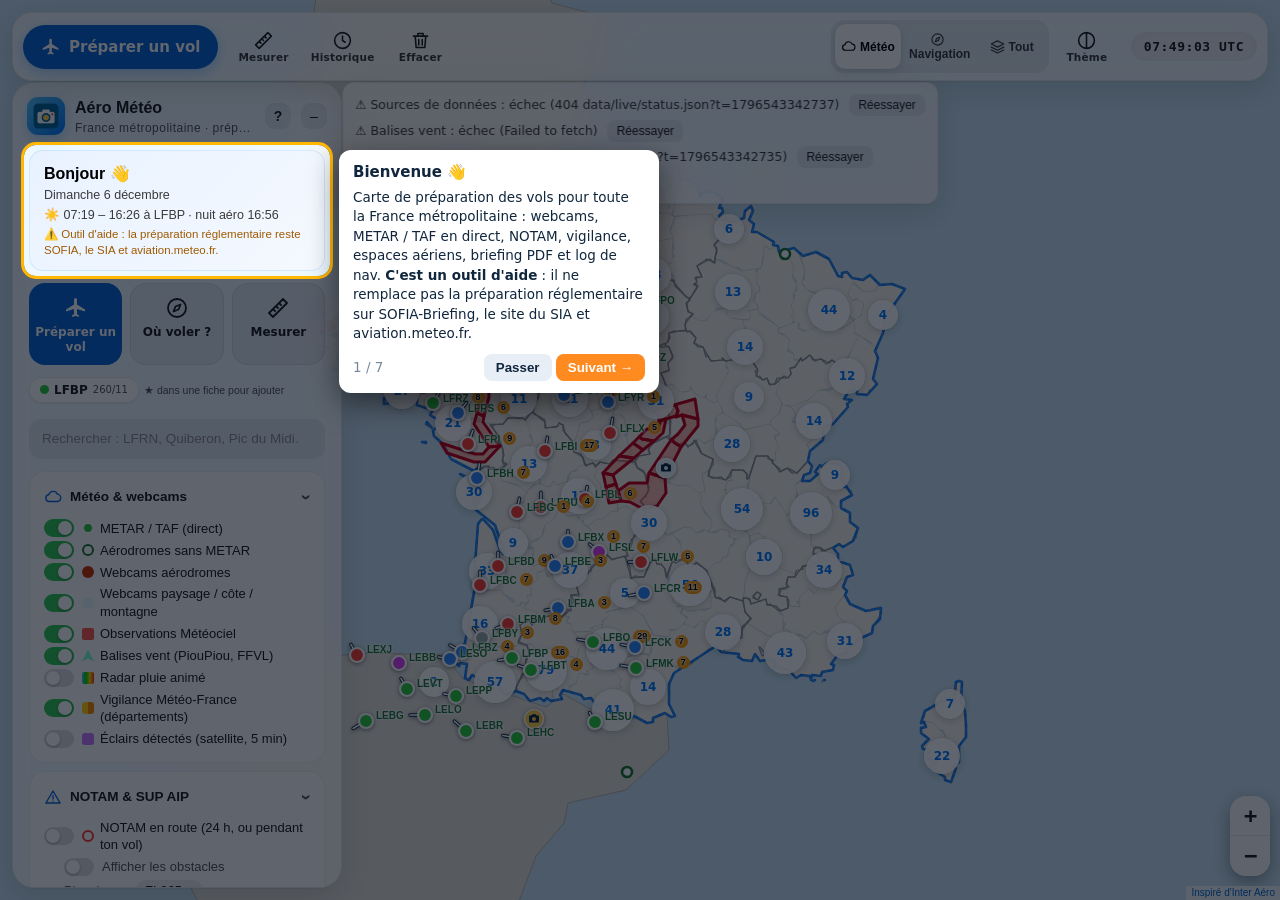
==== commit 6c09c359: "Collecte rapide / complète, alertes tours et SIV fermés, pluie et vent sur le curseur horaire, servi" ====
--- a/map.html
+++ b/map.html
@@ -12,6 +12,8 @@
   <link rel="apple-touch-icon" href="icons/icon192.png">
   <script src="theme.js"></script>
   <script src="log.js"></script>
+  <link rel="preconnect" href="https://api.open-meteo.com">
+  <link rel="preconnect" href="https://data.geopf.fr">
   <link rel="stylesheet" href="lib/leaflet/leaflet.css">
   <link rel="stylesheet" href="lib/cluster/MarkerCluster.css">
   <link rel="stylesheet" href="map.css">
--- a/map.css
+++ b/map.css
@@ -561,3 +561,5 @@
 :root:not([data-theme="light"]) [style*="color:#d81b60"]:not(svg *) { color: #ff6fa5 !important; }
 :root:not([data-theme="light"]) [style*="color:#8e24aa"]:not(svg *) { color: #d494f2 !important; }
 #detail a:not(.btn), #panel a:not(.btn) { color: var(--link); }
+.ts-wind { pointer-events: none; } .ts-wind svg { display: block; filter: drop-shadow(0 1px 1px rgba(0,0,0,.35)); }
+.ts-wind b { position: absolute; left: 22px; top: 8px; font: 700 10px -apple-system, system-ui, sans-serif; color: #0b2a44; text-shadow: 0 0 2px #fff, 0 0 2px #fff; }
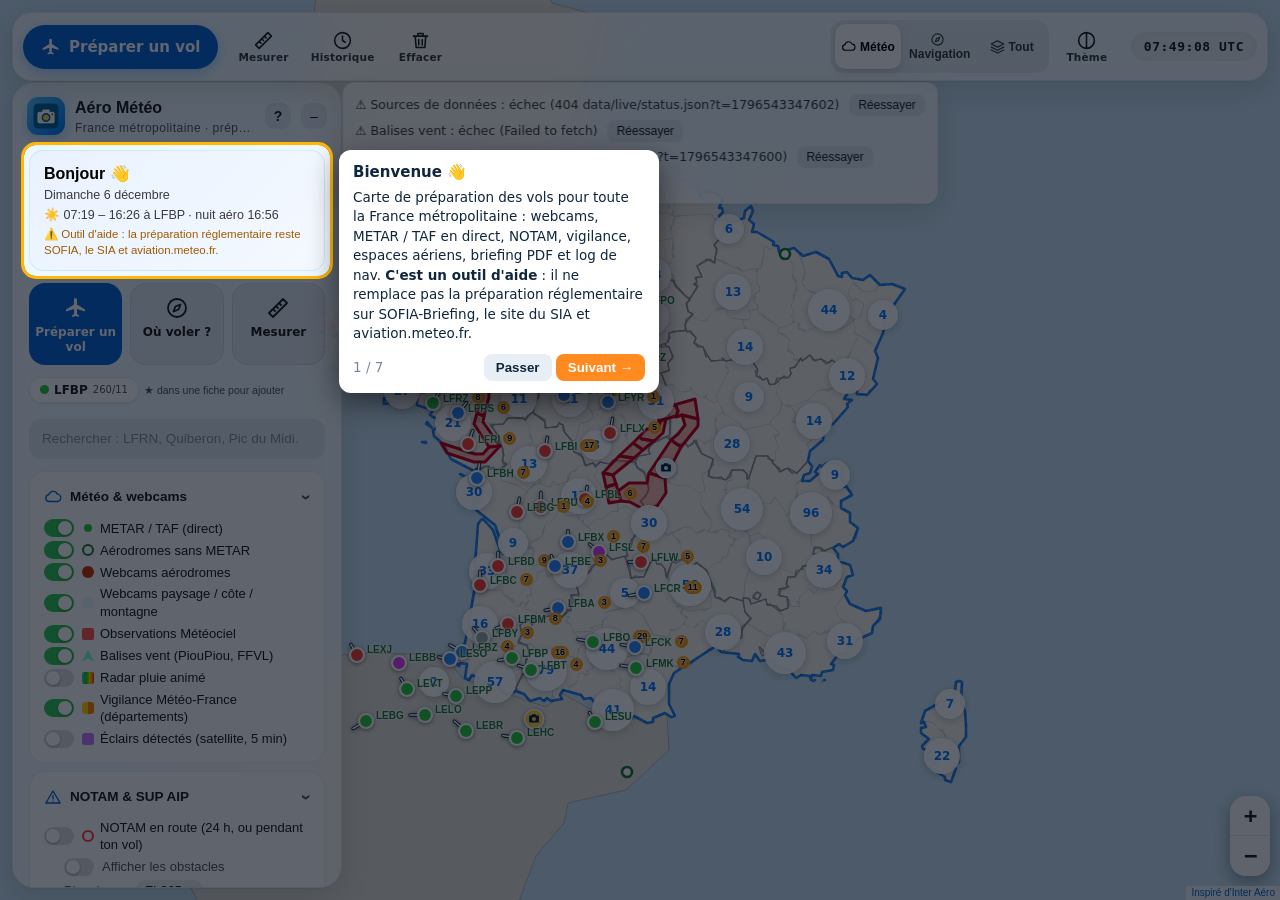
==== commit c7d69c30: "Préparation de vol chargée au premier clic, compteur d'appels météo, « Quoi de neuf ? », aide intégr" ====
--- a/map.html
+++ b/map.html
@@ -43,7 +43,7 @@
         <h1>Aéro Météo</h1>
         <p class="sub">France métropolitaine · préparation des vols</p>
       </div>
-      <button id="btn-tour" class="icon-btn" title="Visite guidée : à quoi servent les boutons">?</button>
+      <button id="btn-tour" class="icon-btn" title="Aide : comment préparer une nav, visite guidée, nouveautés">?</button>
       <button id="collapse" class="icon-btn" title="Réduire / agrandir le panneau">–</button>
     </header>
 
@@ -181,8 +181,6 @@
   <script src="data/sources.js"></script>
   <script src="data/france.js"></script>
   <script src="map.js"></script>
-  <script src="data/aircraft.js"></script>
-  <script src="prepavol.js"></script>
   <script src="extras.js"></script>
 </body>
 </html>
--- a/map.css
+++ b/map.css
@@ -563,3 +563,9 @@
 #detail a:not(.btn), #panel a:not(.btn) { color: var(--link); }
 .ts-wind { pointer-events: none; } .ts-wind svg { display: block; filter: drop-shadow(0 1px 1px rgba(0,0,0,.35)); }
 .ts-wind b { position: absolute; left: 22px; top: 8px; font: 700 10px -apple-system, system-ui, sans-serif; color: #0b2a44; text-shadow: 0 0 2px #fff, 0 0 2px #fff; }
+
+/* aide et nouveautés */
+.help-ico { display: inline-flex; vertical-align: -4px; width: 22px; height: 22px; align-items: center; justify-content: center; border-radius: 7px; background: var(--blue, #0a84ff); margin-right: 2px; }
+.help-ico .ico { width: 15px; height: 15px; color: #fff; stroke: #fff; }
+.news { margin: 6px 0 10px; padding-left: 4px; list-style: none; }
+.news li { margin: 7px 0; line-height: 1.4; }
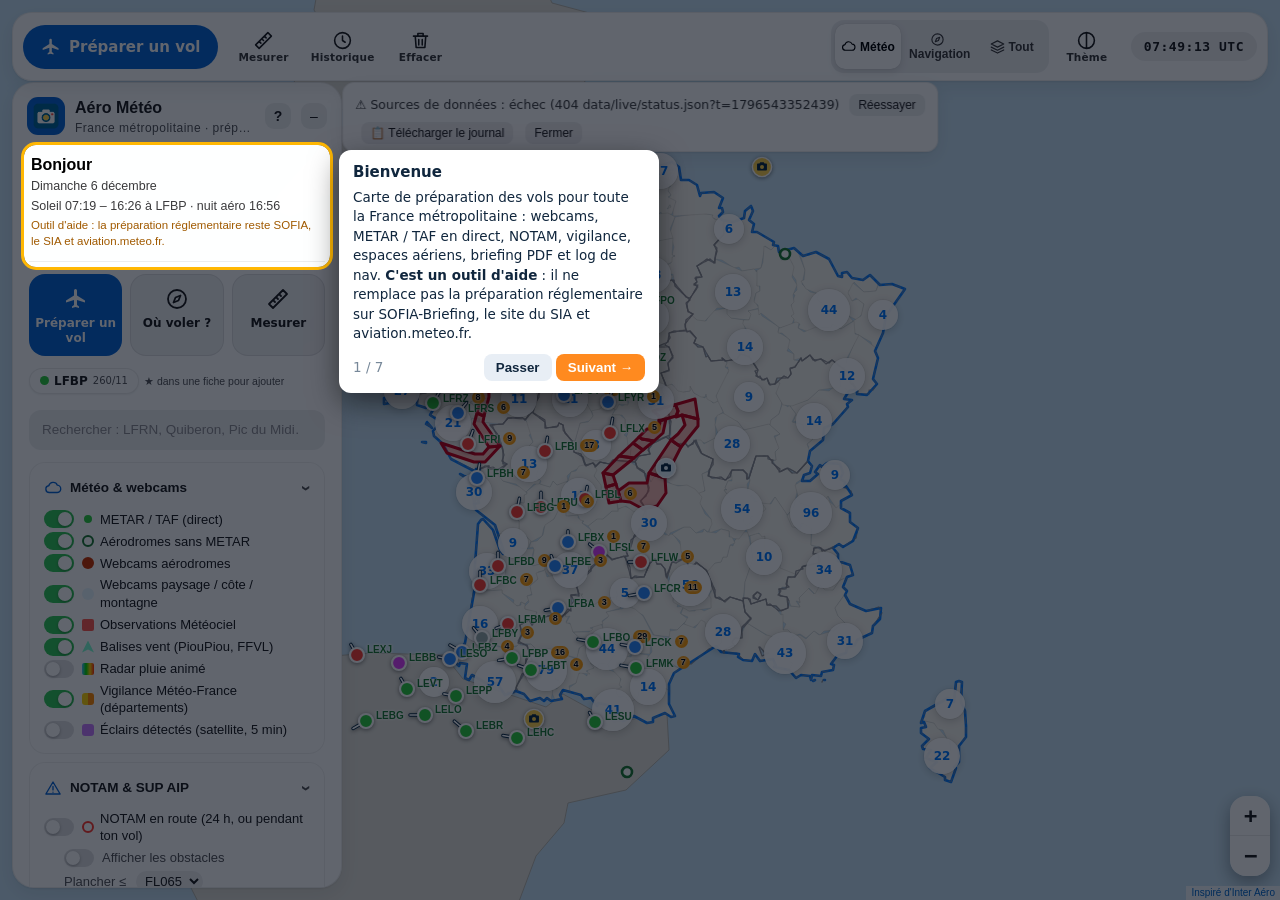
==== commit 0ed73ac7: "Briefing résumé en une phrase, fiches terrain allégées avec fréquences, barre d'erreurs réservée à l" ====
--- a/map.html
+++ b/map.html
@@ -54,7 +54,7 @@
         <button id="q-where" title="Terrains atteignables classés selon la météo"><b><svg class="ico" viewBox="0 0 24 24" aria-hidden="true"><path d="M12 21a9 9 0 1 0 0-18 9 9 0 0 0 0 18zM15.5 8.5l-2 5-5 2 2-5z"/></svg></b>Où voler ?</button>
         <button id="q-measure" title="Distance, cap et temps entre des points de la carte"><b><svg class="ico" viewBox="0 0 24 24" aria-hidden="true"><path d="M3 17 17 3l4 4L7 21zM7 13l2 2M10 10l2 2M13 7l2 2"/></svg></b>Mesurer</button>
       </div>
-      <button id="btn-last" class="btn ghost wide" hidden>📂 Dernier briefing (hors ligne)</button>
+      <button id="btn-last" class="btn ghost wide" hidden>Dernier briefing (hors ligne)</button>
       <div class="favs" id="favs" title="Terrains favoris : ★ dans la fiche d'un terrain pour en ajouter"></div>
       <div class="search-wrap">
         <input id="search" type="search" placeholder="Rechercher : LFRN, Quiberon, Pic du Midi…" autocomplete="off">
@@ -96,8 +96,8 @@
         </div>
         <label><input type="checkbox" data-layer="supaip"> <span class="sw sw-sup"></span> SUP AIP localisés</label>
         <div class="tools">
-          <button id="btn-notam-list">⚠️ Liste NOTAM</button>
-          <button id="btn-sup-list">📄 Liste SUP AIP</button>
+          <button id="btn-notam-list">Liste NOTAM</button>
+          <button id="btn-sup-list">Liste SUP AIP</button>
         </div>
       </details>
 
@@ -115,7 +115,7 @@
           <option value="6500">FL065</option><option value="7500">FL075</option><option value="8500">FL085</option>
           <option value="9500">FL095</option><option value="11500">FL115</option></select></label>
         <p class="hint">Avec une altitude choisie, seuls les espaces, zones et NOTAM présents à cette altitude sont affichés (limites « ASFC » comptées depuis le niveau de la mer : approximatif en relief).</p>
-        <button id="btn-cut" class="btn wide">✂️ Coupe des espaces (cliquer sur la carte)</button>
+        <button id="btn-cut" class="btn wide">Coupe des espaces (cliquer sur la carte)</button>
         <p id="cut-hint" class="hint" hidden></p>
         <p class="hint">Clic droit (ou appui long) n'importe où : espaces au-dessus du point, règles de pénétration et fréquences.</p>
       </details>
@@ -161,8 +161,8 @@
         <span id="status2"></span>
       </div>
       <div class="tool-row">
-        <button id="btn-log" class="btn ghost" title="Quelque chose ne marche pas ? Journal des erreurs et contact">🐞 Signaler un problème</button>
-        <button id="btn-zip" class="btn ghost" title="Télécharger tout le site (zip) pour l'installer comme extension Chrome ou le garder">⬇️ Télécharger le site</button>
+        <button id="btn-log" class="btn ghost" title="Quelque chose ne marche pas ? Journal des erreurs et contact">Signaler un problème</button>
+        <button id="btn-zip" class="btn ghost" title="Télécharger tout le site (zip) pour l'installer comme extension Chrome ou le garder">Télécharger le site</button>
       </div>
       <p class="legend small-print">Vérifier la date et l'heure de chaque webcam. Outil d'aide uniquement : la préparation réglementaire reste SOFIA / SIA / aviation.meteo.fr.</p>
     </div>
--- a/map.css
+++ b/map.css
@@ -418,7 +418,7 @@
 :root[data-theme="light"] .notam { background: rgba(118,118,128,.08); }
 :root[data-theme="light"] ul.ppr, :root[data-theme="light"] .asp-lim, :root[data-theme="light"] #loadbar .lb-bad { color: #3a3a3c; }
 :root[data-theme="light"] .asp-card, :root[data-theme="light"] details.stage, :root[data-theme="light"] .hist, :root[data-theme="light"] details.pratique { background: rgba(118,118,128,.08); }
-:root[data-theme="light"] details.pratique > summary { color: #c93400; }
+:root[data-theme="light"] details.pratique > summary { color: var(--text); }
 :root[data-theme="light"] .leaflet-control-zoom a { color: #1d1d1f !important; border-color: rgba(0,0,0,.08) !important; }
 :root[data-theme="light"] .leaflet-control-attribution { background: rgba(255,255,255,.75) !important; color: #3a3a3c !important; }
 :root[data-theme="light"] .leaflet-control-attribution a { color: #0066cc !important; }
@@ -569,3 +569,54 @@
 .help-ico .ico { width: 15px; height: 15px; color: #fff; stroke: #fff; }
 .news { margin: 6px 0 10px; padding-left: 4px; list-style: none; }
 .news li { margin: 7px 0; line-height: 1.4; }
+
+#btn-log[data-issues]:not([data-issues=""])::after { content: attr(data-issues); display: inline-block; margin-left: 6px; min-width: 16px; padding: 0 4px; border-radius: 99px; background: #ff9500; color: #000; font-size: 10px; line-height: 16px; text-align: center; }
+
+/* ================================================================ v56 : surfaces pleines et sobres (lisibles par-dessus la carte)
+   Une seule couleur d'action (bleu), gris neutres, pas de dégradés ni de reflets ; chiffres alignés. */
+:root { --glass: rgba(20, 30, 44, .97); --glass-solid: rgb(20, 30, 44); --glass-line: rgba(255,255,255,.08); --sec-line: rgba(255,255,255,.08); }
+:root[data-theme="light"] { --glass: rgba(255,255,255,.98); --glass-solid: #fff; --glass-line: rgba(0,0,0,.07); --sec-line: rgba(0,0,0,.07); }
+html, body { font-variant-numeric: tabular-nums; }
+.glass, .leaflet-tooltip.tip, #loadbar, #inflight, #pick-banner { -webkit-backdrop-filter: blur(8px); backdrop-filter: blur(8px); box-shadow: 0 1px 2px rgba(0,0,0,.25), 0 8px 24px rgba(0,0,0,.28) !important; }
+:root[data-theme="light"] .glass, :root[data-theme="light"] .leaflet-tooltip.tip, :root[data-theme="light"] #loadbar, :root[data-theme="light"] #pick-banner { box-shadow: 0 1px 2px rgba(0,0,0,.08), 0 6px 20px rgba(0,0,0,.08) !important; }
+.glass::before { display: none; }
+#topbar .tb-main, :root[data-theme="light"] #topbar .tb-main { background: var(--blue); box-shadow: none; }
+#panel .logo, :root[data-theme="light"] #panel .logo { background: var(--blue); box-shadow: none; }
+.hello, :root[data-theme="light"] .hello { background: transparent; border: 0; border-bottom: 1px solid var(--sec-line); border-radius: 0; padding: 4px 2px 12px; }
+.btn.on { background: var(--blue) !important; color: #fff !important; }
+#detail h4 { color: var(--muted); font-weight: 600; font-size: 11px; letter-spacing: .06em; }
+details.pratique > summary { color: var(--text); }
+/* fiche terrain : l'essentiel en haut, le reste en rubriques repliées */
+.ad-freqs { display: flex; flex-wrap: wrap; gap: 6px; margin: 10px 0 4px; }
+.ad-freqs span { display: flex; flex-direction: column; padding: 5px 10px; border-radius: 10px; background: var(--card); font: 600 14px/1.2 "SF Mono", Menlo, Consolas, monospace; }
+.ad-freqs small { font: 600 10px/1.2 -apple-system, system-ui, sans-serif; letter-spacing: .05em; color: var(--muted); }
+details.ad-sec { border-top: 1px solid var(--sec-line); }
+details.ad-sec:last-of-type { border-bottom: 1px solid var(--sec-line); }
+details.ad-sec > summary { list-style: none; display: flex; align-items: center; gap: 6px; padding: 11px 2px; cursor: pointer; font-weight: 600; font-size: 13px; }
+details.ad-sec > summary::-webkit-details-marker { display: none; }
+details.ad-sec > summary::after { content: ''; margin-left: auto; width: 7px; height: 7px; border-right: 2px solid var(--muted); border-bottom: 2px solid var(--muted); transform: rotate(-45deg); transition: transform .15s; }
+details.ad-sec[open] > summary::after { transform: rotate(45deg); }
+details.ad-sec[open] { padding-bottom: 10px; }
+details.ad-sec + details.pratique, details.pratique { margin-top: 0; border-radius: 0; background: transparent; border-top: 1px solid var(--sec-line); padding: 0 2px 4px; }
+details.pratique > summary { padding: 11px 0; font-weight: 600; }
+/* briefing : phrase de tête */
+.vd-txt p.vd-line { font-size: 13.5px; line-height: 1.4; color: var(--text); margin: 4px 0 8px; }
+/* curseur horaire : avion */
+.ts-plane { transition: none; } .ts-plane svg { transition: transform .15s linear; filter: drop-shadow(0 1px 2px rgba(0,0,0,.4)); }
+/* écran « Bon vol ! » */
+#gocard { position: fixed; inset: 0; z-index: 3000; background: var(--glass-solid); color: var(--text); overflow: auto; }
+#gocard .go-in { max-width: 760px; margin: 0 auto; padding: 22px 20px 30px; }
+#gocard header { display: flex; justify-content: space-between; align-items: flex-start; gap: 12px; }
+#gocard header small, #gocard .go-grid small { color: var(--muted); font-size: 12px; letter-spacing: .04em; text-transform: uppercase; }
+#gocard h2 { margin: 2px 0 14px; font-size: 30px; letter-spacing: -.01em; }
+#gocard h3 { margin: 20px 0 6px; font-size: 13px; color: var(--muted); text-transform: uppercase; letter-spacing: .06em; }
+.go-grid { display: grid; grid-template-columns: repeat(auto-fit, minmax(200px, 1fr)); gap: 1px; background: var(--sec-line); border: 1px solid var(--sec-line); border-radius: 14px; overflow: hidden; }
+.go-grid > div { background: var(--glass-solid); padding: 12px 14px; display: flex; flex-direction: column; gap: 2px; }
+.go-grid b { font-size: 34px; line-height: 1.1; font-weight: 700; }
+.go-grid span { color: var(--muted); font-size: 13px; min-height: 1em; } .go-grid span.bad { color: #ff453a; font-weight: 600; }
+.go-freq { list-style: none; counter-reset: f; margin: 0; padding: 0; border-top: 1px solid var(--sec-line); }
+.go-freq li { counter-increment: f; display: flex; align-items: baseline; gap: 12px; padding: 10px 2px; border-bottom: 1px solid var(--sec-line); font-size: 15px; }
+.go-freq li::before { content: counter(f); color: var(--muted); width: 1.4em; font-size: 13px; }
+.go-freq b { margin-left: auto; font: 700 24px "SF Mono", Menlo, Consolas, monospace; }
+.go-note { color: var(--muted); font-size: 12.5px; margin-top: 16px; }
+.btn.primary { background: var(--blue); color: #fff; border-color: transparent; font-weight: 600; } .btn.primary:hover { background: var(--blue); filter: brightness(1.08); }
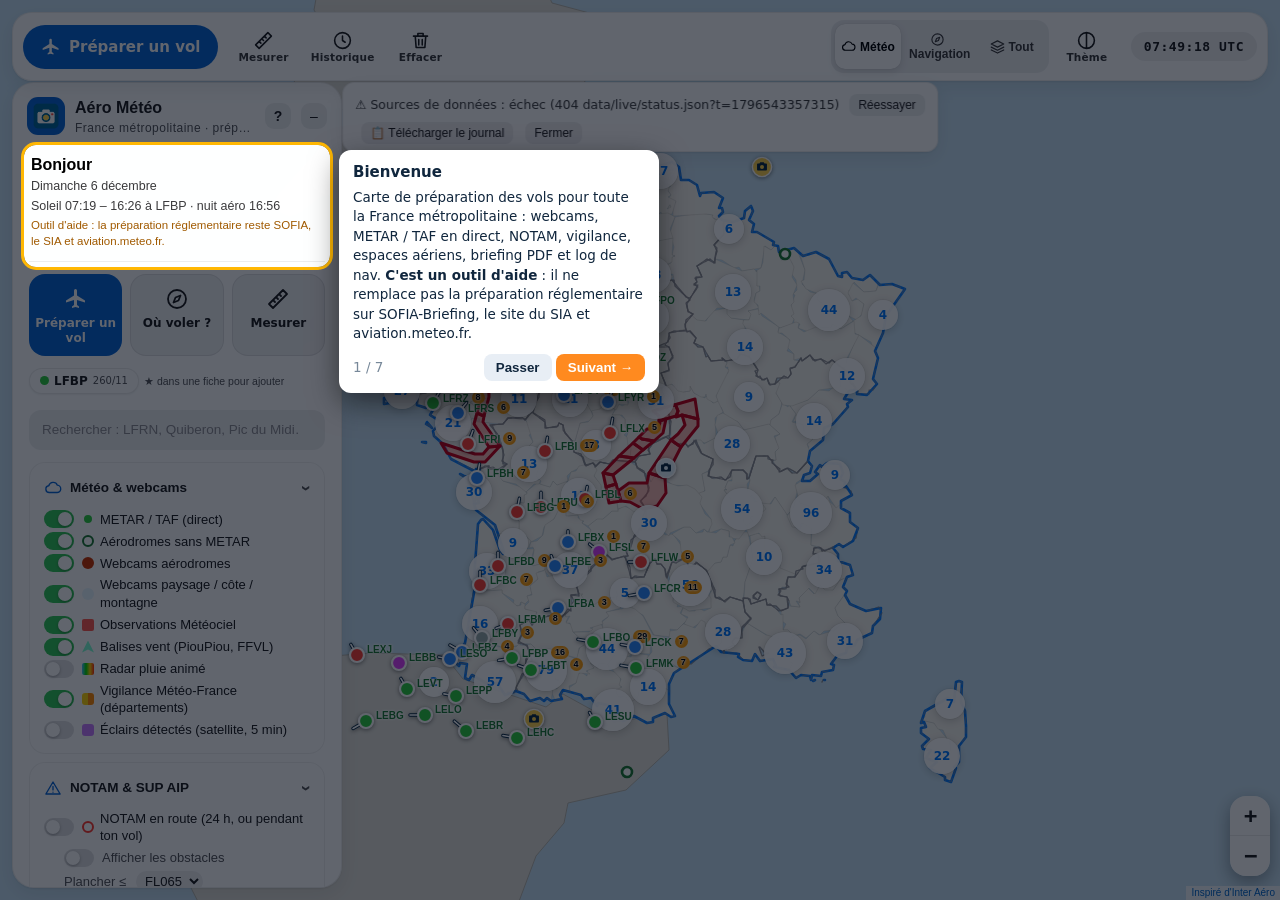
==== commit 17b11326: "Signature de l'auteur : insigne en bas du panneau et de l'aide (v57) Co-Authored-By: Claude Opus 5.5" ====
--- a/map.html
+++ b/map.html
@@ -165,6 +165,7 @@
         <button id="btn-zip" class="btn ghost" title="Télécharger tout le site (zip) pour l'installer comme extension Chrome ou le garder">Télécharger le site</button>
       </div>
       <p class="legend small-print">Vérifier la date et l'heure de chaque webcam. Outil d'aide uniquement : la préparation réglementaire reste SOFIA / SIA / aviation.meteo.fr.</p>
+      <figure class="sign"><img src="icons/signature.jpg" width="200" height="135" alt="Insigne de Cyprien Agulhon, pilote : avion, montagne et océan dans un instrument de vol" loading="lazy"><figcaption>Conçu et réalisé par <b>Cyprien Agulhon</b></figcaption></figure>
     </div>
   </aside>
 
--- a/map.css
+++ b/map.css
@@ -620,3 +620,8 @@
 .go-freq b { margin-left: auto; font: 700 24px "SF Mono", Menlo, Consolas, monospace; }
 .go-note { color: var(--muted); font-size: 12.5px; margin-top: 16px; }
 .btn.primary { background: var(--blue); color: #fff; border-color: transparent; font-weight: 600; } .btn.primary:hover { background: var(--blue); filter: brightness(1.08); }
+
+/* signature de l'auteur, en bas du panneau et de l'aide */
+.sign { margin: 14px auto 4px; text-align: center; }
+.sign img { display: block; width: 150px; height: auto; margin: 0 auto; border-radius: 14px; }
+.sign figcaption { margin-top: 6px; font-size: 11px; color: var(--muted); }
